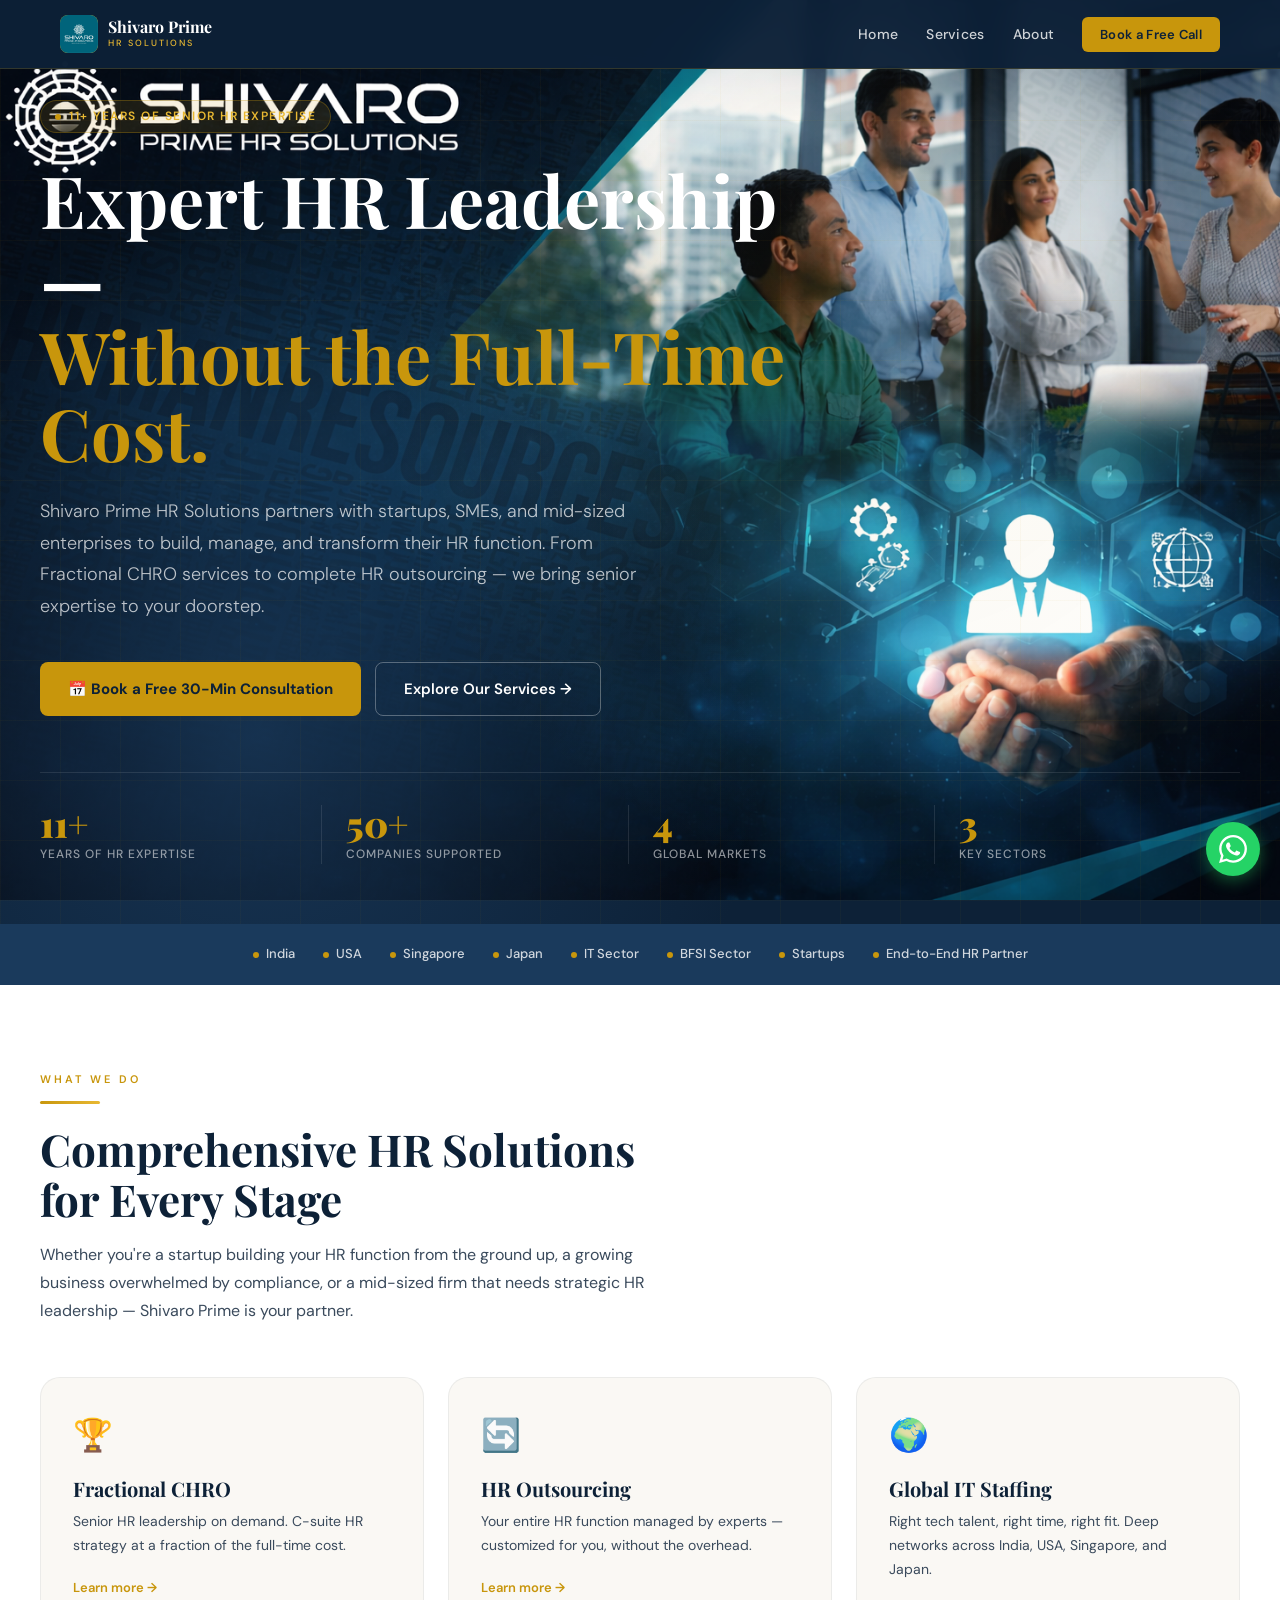
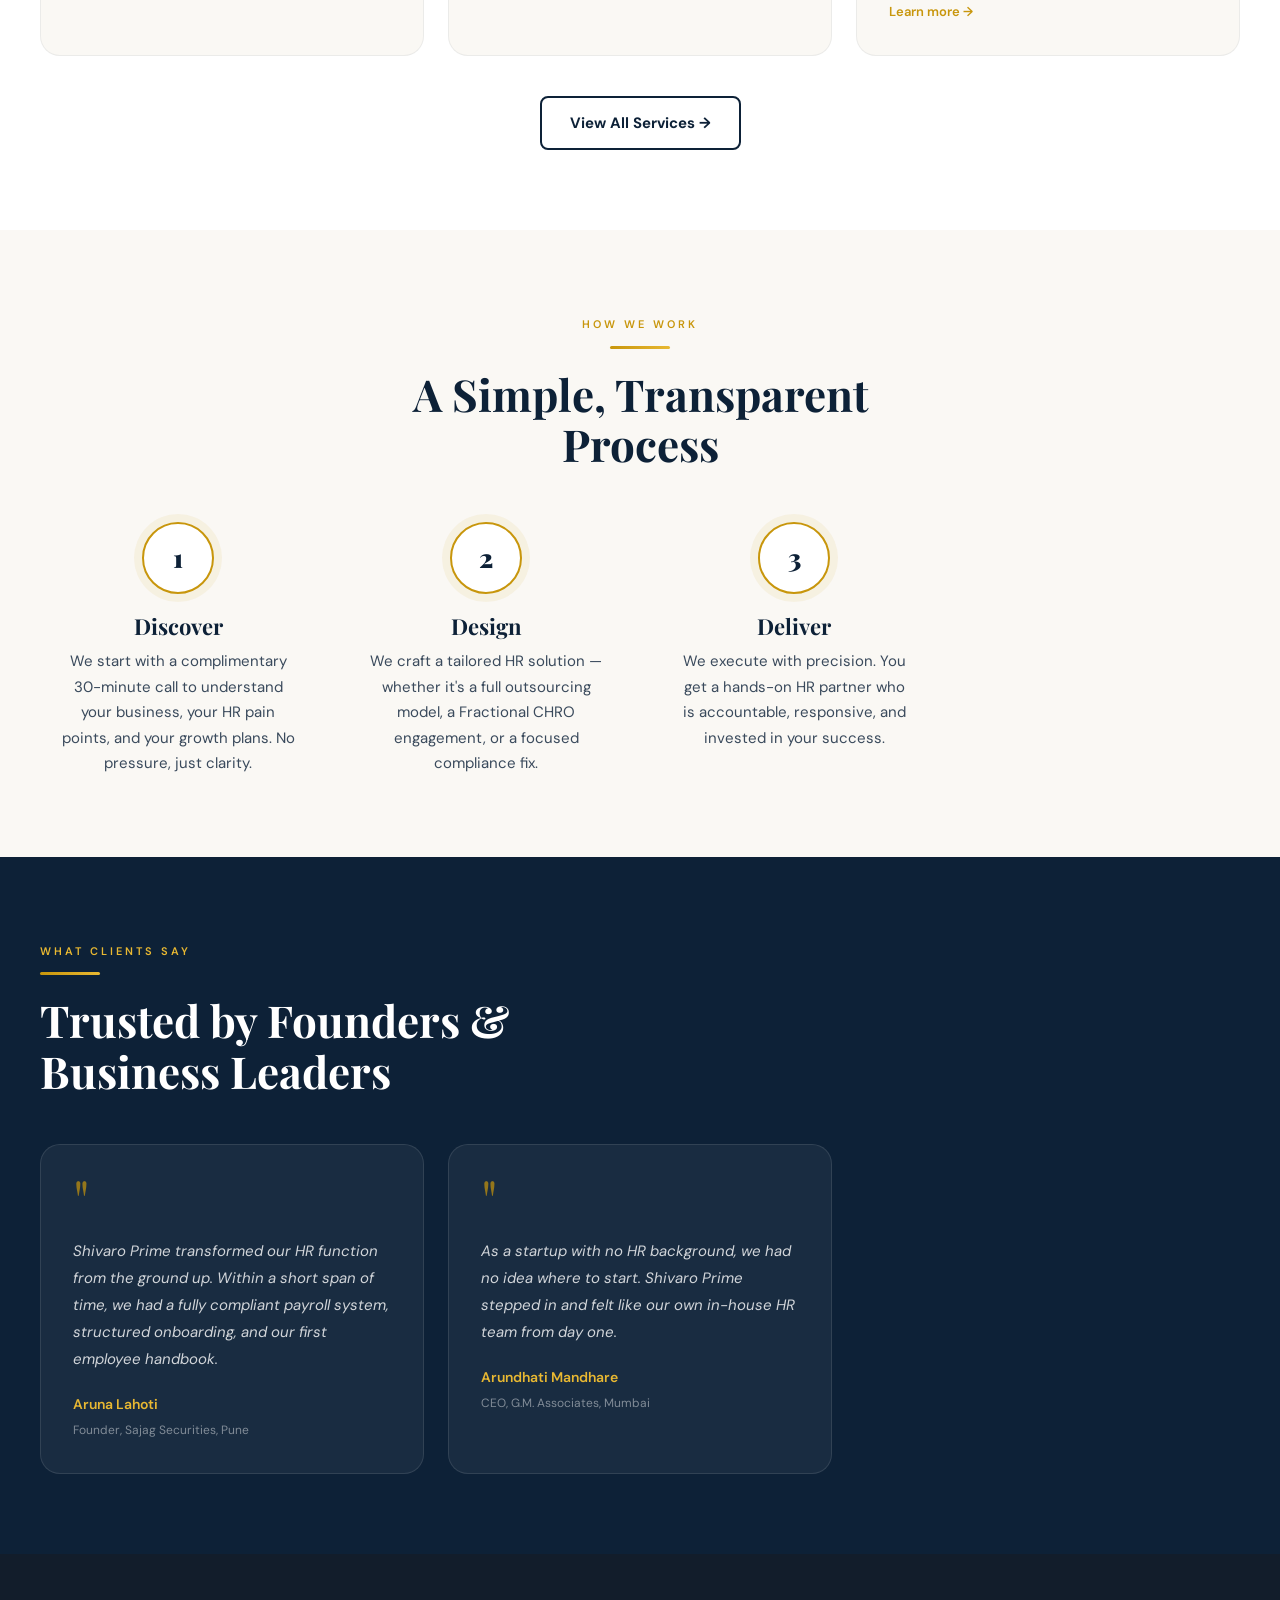
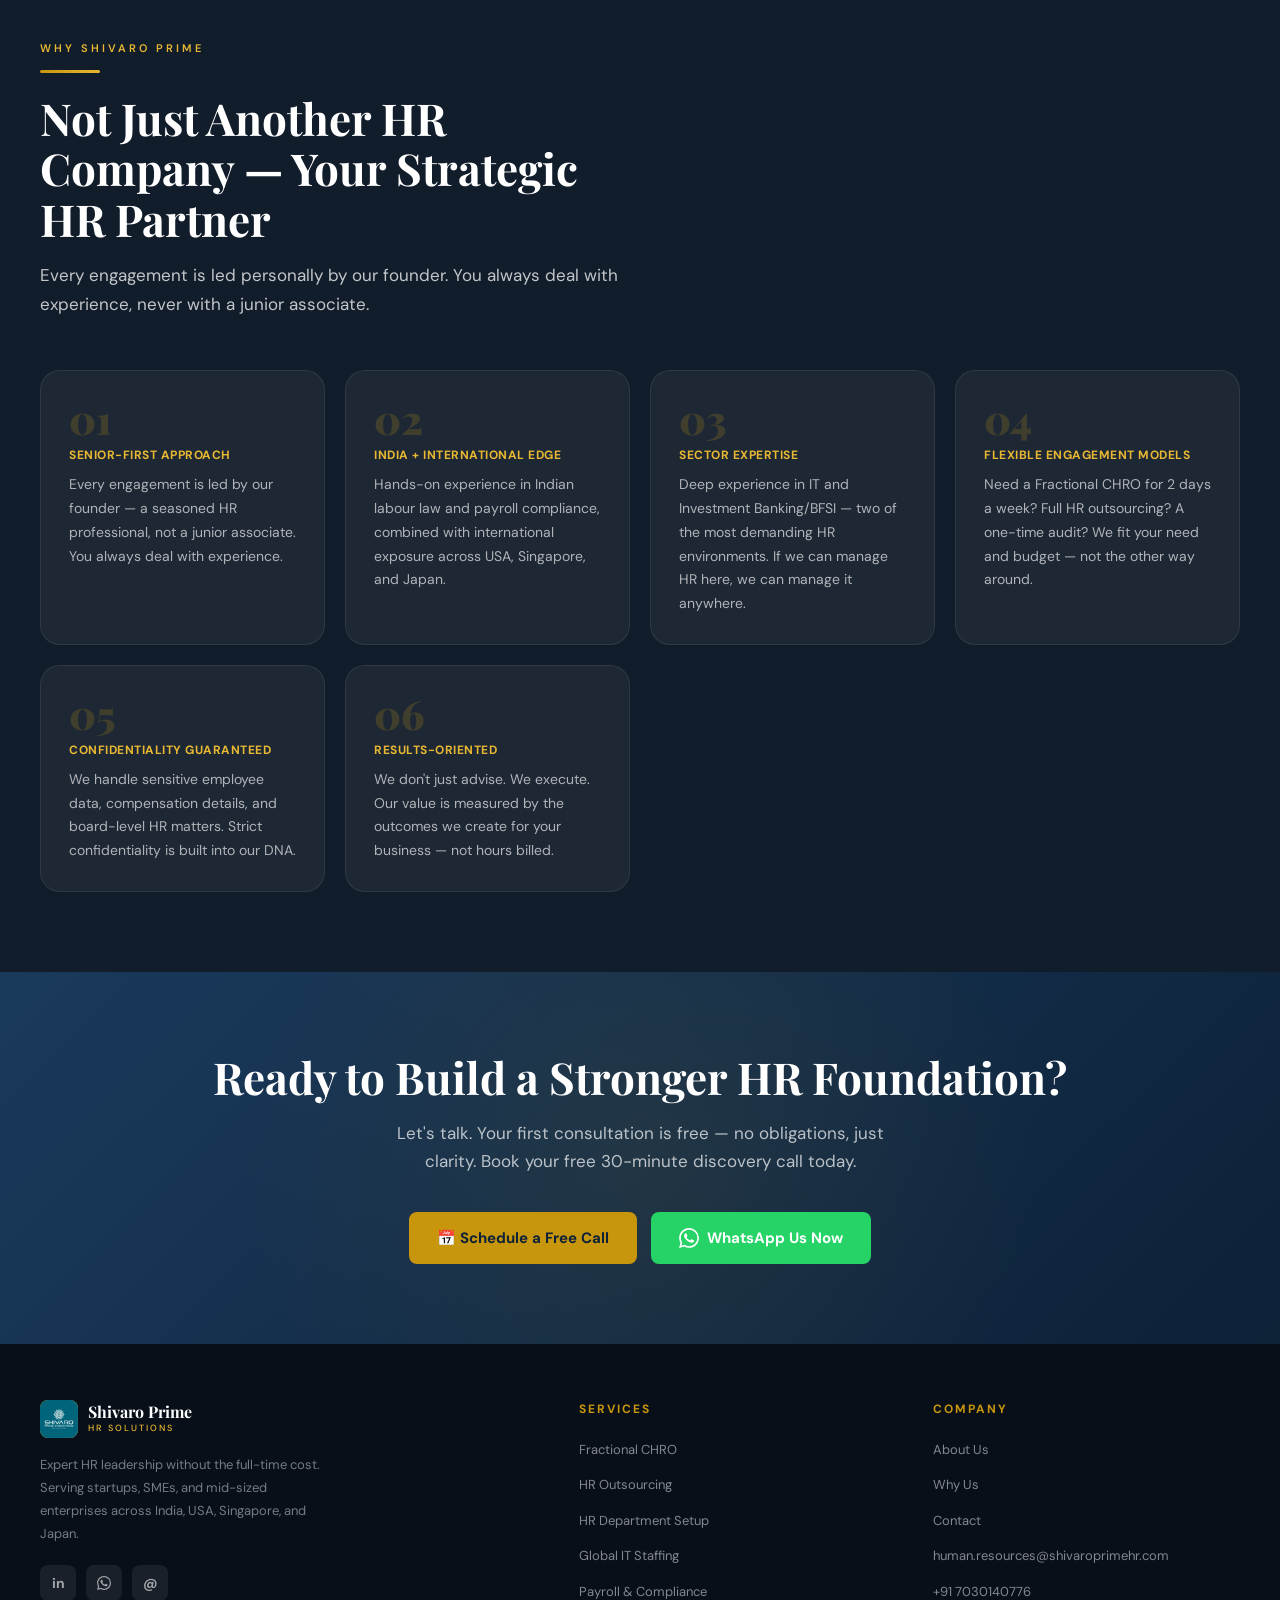
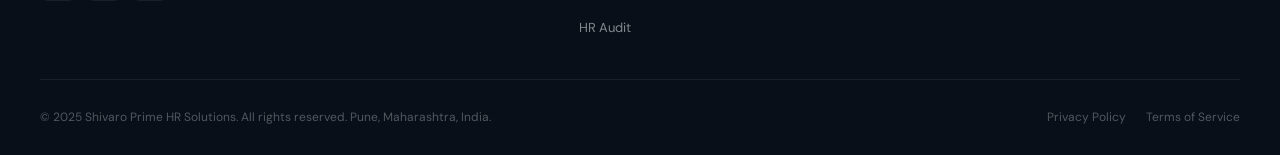
==== index.html @ ba4b3af1 "Initial commit" ====
<!DOCTYPE html>
<html lang="en">
<head>
  <meta charset="UTF-8">
  <meta name="viewport" content="width=device-width, initial-scale=1.0, maximum-scale=5.0">
  <meta name="theme-color" content="#0d2137">
  <title>HR Solutions — India, USA, Singapore &amp; Japan | Shivaro Prime</title>
  <meta name="description" content="End-to-end HR services: Fractional CHRO, HR Outsourcing, Payroll, IT Staffing. 11+ yrs expertise. Serving India, USA, Singapore &amp; Japan. Book a free call.">
  <link rel="preconnect" href="https://fonts.googleapis.com">
  <link rel="preconnect" href="https://fonts.gstatic.com" crossorigin>
  <link href="https://fonts.googleapis.com/css2?family=Playfair+Display:wght@700;900&family=DM+Sans:wght@300;400;500;600&display=swap" rel="stylesheet">
  <link rel="stylesheet" href="css/styles.css">
  <link rel="stylesheet" href="css/home.css">
  <link rel="stylesheet" href="css/about.css">
</head>
<body>

  <!-- NAV (injected by components.js) -->
  <div id="nav-placeholder"></div>

  <!-- ===================== HERO ===================== -->
  <section class="hero" id="home">
    <div class="hero-bg-pattern"></div>
    <div class="hero-grid"></div>
    <div class="hero-inner">
      <div class="hero-eyebrow">
        <span class="hero-dot"></span>
        <span>11+ Years of Senior HR Expertise</span>
      </div>
      <h1>
        Expert HR Leadership —
        <span class="accent">Without the Full-Time Cost.</span>
      </h1>
      <p class="hero-sub">
        Shivaro Prime HR Solutions partners with startups, SMEs, and mid-sized enterprises to build, manage, and transform their HR function. From Fractional CHRO services to complete HR outsourcing — we bring senior expertise to your doorstep.
      </p>
      <div class="hero-actions">
        <a href="contact.html" class="btn-primary">📅 Book a Free 30-Min Consultation</a>
        <a href="services.html" class="btn-secondary">Explore Our Services →</a>
      </div>
      <div class="trust-bar">
        <div class="trust-item">
          <div class="trust-number">11+</div>
          <div class="trust-label">Years of HR Expertise</div>
        </div>
        <div class="trust-item">
          <div class="trust-number">50+</div>
          <div class="trust-label">Companies Supported</div>
        </div>
        <div class="trust-item">
          <div class="trust-number">4</div>
          <div class="trust-label">Global Markets</div>
        </div>
        <div class="trust-item">
          <div class="trust-number">3</div>
          <div class="trust-label">Key Sectors</div>
        </div>
      </div>
    </div>
  </section>

  <!-- ===================== TRUST STRIP ===================== -->
  <div class="trust-strip">
    <div class="trust-strip-inner">
      <div class="trust-chip"><span class="trust-chip-dot"></span> India</div>
      <div class="trust-chip"><span class="trust-chip-dot"></span> USA</div>
      <div class="trust-chip"><span class="trust-chip-dot"></span> Singapore</div>
      <div class="trust-chip"><span class="trust-chip-dot"></span> Japan</div>
      <div class="trust-chip"><span class="trust-chip-dot"></span> IT Sector</div>
      <div class="trust-chip"><span class="trust-chip-dot"></span> BFSI Sector</div>
      <div class="trust-chip"><span class="trust-chip-dot"></span> Startups</div>
      <div class="trust-chip"><span class="trust-chip-dot"></span> End-to-End HR Partner</div>
    </div>
  </div>

  <!-- ===================== SERVICES PREVIEW ===================== -->
  <section class="services-preview-section" id="services-preview">
    <div class="container">
      <div class="services-header reveal">
        <span class="section-label">What We Do</span>
        <div class="divider"></div>
        <h2 class="section-title">Comprehensive HR Solutions for Every Stage</h2>
        <p class="services-intro">Whether you're a startup building your HR function from the ground up, a growing business overwhelmed by compliance, or a mid-sized firm that needs strategic HR leadership — Shivaro Prime is your partner.</p>
      </div>
      <div class="services-grid">
        <div class="service-card reveal">
          <span class="service-icon">🏆</span>
          <h3>Fractional CHRO</h3>
          <p class="service-desc">Senior HR leadership on demand. C-suite HR strategy at a fraction of the full-time cost.</p>
          <a href="services.html#fractional-chro" class="service-link">Learn more →</a>
        </div>
        <div class="service-card reveal">
          <span class="service-icon">🔄</span>
          <h3>HR Outsourcing</h3>
          <p class="service-desc">Your entire HR function managed by experts — customized for you, without the overhead.</p>
          <a href="services.html#hr-outsourcing" class="service-link">Learn more →</a>
        </div>
        <div class="service-card reveal">
          <span class="service-icon">🌍</span>
          <h3>Global IT Staffing</h3>
          <p class="service-desc">Right tech talent, right time, right fit. Deep networks across India, USA, Singapore, and Japan.</p>
          <a href="services.html#it-staffing" class="service-link">Learn more →</a>
        </div>
      </div>
      <div style="text-align: center; margin-top: 40px;" class="reveal">
        <a href="services.html" class="btn-outline-navy">View All Services →</a>
      </div>
    </div>
  </section>

  <!-- ===================== HOW WE WORK ===================== -->
  <section class="process-section" id="process">
    <div class="container">
      <div class="reveal" style="text-align:center; max-width: 560px; margin: 0 auto;">
        <span class="section-label">How We Work</span>
        <div class="divider" style="margin: 0 auto 20px;"></div>
        <h2 class="section-title">A Simple, Transparent Process</h2>
      </div>
      <div class="process-steps">
        <div class="process-step reveal">
          <div class="step-circle"><span class="step-number">1</span></div>
          <h3>Discover</h3>
          <p>We start with a complimentary 30-minute call to understand your business, your HR pain points, and your growth plans. No pressure, just clarity.</p>
        </div>
        <div class="process-step reveal">
          <div class="step-circle"><span class="step-number">2</span></div>
          <h3>Design</h3>
          <p>We craft a tailored HR solution — whether it's a full outsourcing model, a Fractional CHRO engagement, or a focused compliance fix.</p>
        </div>
        <div class="process-step reveal">
          <div class="step-circle"><span class="step-number">3</span></div>
          <h3>Deliver</h3>
          <p>We execute with precision. You get a hands-on HR partner who is accountable, responsive, and invested in your success.</p>
        </div>
      </div>
    </div>
  </section>

  <!-- ===================== TESTIMONIALS ===================== -->
  <section class="testimonials-section" id="testimonials">
    <div class="container">
      <div class="reveal" style="max-width: 560px;">
        <span class="section-label" style="color: var(--gold-light);">What Clients Say</span>
        <div class="divider"></div>
        <h2 class="section-title light">Trusted by Founders &amp; Business Leaders</h2>
      </div>
      <div class="testimonials-grid">
        <div class="testimonial-card reveal">
          <span class="quote-mark">"</span>
          <p class="testimonial-text">Shivaro Prime transformed our HR function from the ground up. Within a short span of time, we had a fully compliant payroll system, structured onboarding, and our first employee handbook.</p>
          <div class="testimonial-author">
            <strong>Aruna Lahoti</strong>
            <span>Founder, Sajag Securities, Pune</span>
          </div>
        </div>
        <div class="testimonial-card reveal">
          <span class="quote-mark">"</span>
          <p class="testimonial-text">As a startup with no HR background, we had no idea where to start. Shivaro Prime stepped in and felt like our own in-house HR team from day one.</p>
          <div class="testimonial-author">
            <strong>Arundhati Mandhare</strong>
            <span>CEO, G.M. Associates, Mumbai</span>
          </div>
        </div>
      </div>
    </div>
  </section>
  <!-- WHY US -->
<section class="why-section" id="why-us">
  <div class="container">
    <div class="reveal" style="max-width: 600px;">
      <span class="section-label" style="color: var(--gold-light);">Why Shivaro Prime</span>
      <div class="divider"></div>
      <h2 class="section-title light">Not Just Another HR Company — Your Strategic HR Partner</h2>
      <p class="section-subtitle light">Every engagement is led personally by our founder. You always deal with experience, never with a junior associate.</p>
    </div>
    <div class="why-grid">
      <div class="why-card reveal">
        <div class="why-num">01</div>
        <h3>Senior-First Approach</h3>
        <p>Every engagement is led by our founder — a seasoned HR professional, not a junior associate. You always deal with experience.</p>
      </div>
      <div class="why-card reveal">
        <div class="why-num">02</div>
        <h3>India + International Edge</h3>
        <p>Hands-on experience in Indian labour law and payroll compliance, combined with international exposure across USA, Singapore, and Japan.</p>
      </div>
      <div class="why-card reveal">
        <div class="why-num">03</div>
        <h3>Sector Expertise</h3>
        <p>Deep experience in IT and Investment Banking/BFSI — two of the most demanding HR environments. If we can manage HR here, we can manage it anywhere.</p>
      </div>
      <div class="why-card reveal">
        <div class="why-num">04</div>
        <h3>Flexible Engagement Models</h3>
        <p>Need a Fractional CHRO for 2 days a week? Full HR outsourcing? A one-time audit? We fit your need and budget — not the other way around.</p>
      </div>
      <div class="why-card reveal">
        <div class="why-num">05</div>
        <h3>Confidentiality Guaranteed</h3>
        <p>We handle sensitive employee data, compensation details, and board-level HR matters. Strict confidentiality is built into our DNA.</p>
      </div>
      <div class="why-card reveal">
        <div class="why-num">06</div>
        <h3>Results-Oriented</h3>
        <p>We don't just advise. We execute. Our value is measured by the outcomes we create for your business — not hours billed.</p>
      </div>
    </div>
  </div>
</section>


  <!-- ===================== CTA BANNER ===================== -->
  <div class="cta-banner">
    <div class="container">
      <h2>Ready to Build a Stronger HR Foundation?</h2>
      <p>Let's talk. Your first consultation is free — no obligations, just clarity. Book your free 30-minute discovery call today.</p>
      <div class="cta-actions">
        <a href="contact.html" class="btn-primary">📅 Schedule a Free Call</a>
        <a href="https://wa.me/917030140776?text=Hi%2C%20I%20would%20like%20to%20know%20more%20about%20your%20HR%20services."
           class="btn-whatsapp" target="_blank" rel="noopener">
          <svg viewBox="0 0 24 24" width="20" height="20" fill="white"><path d="M17.472 14.382c-.297-.149-1.758-.867-2.03-.967-.273-.099-.471-.148-.67.15-.197.297-.767.966-.94 1.164-.173.199-.347.223-.644.075-.297-.15-1.255-.463-2.39-1.475-.883-.788-1.48-1.761-1.653-2.059-.173-.297-.018-.458.13-.606.134-.133.298-.347.446-.52.149-.174.198-.298.298-.497.099-.198.05-.371-.025-.52-.075-.149-.669-1.612-.916-2.207-.242-.579-.487-.5-.669-.51-.173-.008-.371-.01-.57-.01-.198 0-.52.074-.792.372-.272.297-1.04 1.016-1.04 2.479 0 1.462 1.065 2.875 1.213 3.074.149.198 2.096 3.2 5.077 4.487.709.306 1.262.489 1.694.625.712.227 1.36.195 1.871.118.571-.085 1.758-.719 2.006-1.413.248-.694.248-1.289.173-1.413-.074-.124-.272-.198-.57-.347m-5.421 7.403h-.004a9.87 9.87 0 01-5.031-1.378l-.361-.214-3.741.982.998-3.648-.235-.374a9.86 9.86 0 01-1.51-5.26c.001-5.45 4.436-9.884 9.888-9.884 2.64 0 5.122 1.03 6.988 2.898a9.825 9.825 0 012.893 6.994c-.003 5.45-4.437 9.884-9.885 9.884m8.413-18.297A11.815 11.815 0 0012.05 0C5.495 0 .16 5.335.157 11.892c0 2.096.547 4.142 1.588 5.945L.057 24l6.305-1.654a11.882 11.882 0 005.683 1.448h.005c6.554 0 11.89-5.335 11.893-11.893a11.821 11.821 0 00-3.48-8.413z"/></svg>
          WhatsApp Us Now
        </a>
      </div>
    </div>
  </div>

  <!-- FOOTER (injected by components.js) -->
  <div id="footer-placeholder"></div>

  <script src="js/components.js"></script>
  <script>
    injectNav();
    injectFooter();
  </script>
  <script src="js/main.js"></script>
</body>
</html>
---- css/styles.css ----
/* ============================================================
   SHIVARO PRIME HR SOLUTIONS — Global Stylesheet
   ============================================================ */

:root {
  --navy: #0d2137;
  --navy-mid: #1a3a5c;
  --gold: #c8960c;
  --gold-light: #e8b832;
  --cream: #faf8f4;
  --white: #ffffff;
  --gray-light: #f0f2f5;
  --gray-mid: #8a9bb0;
  --gray-dark: #3a4a5c;
  --text: #1a2535;
  --shadow: 0 4px 24px rgba(13,33,55,0.10);
  --shadow-lg: 0 12px 48px rgba(13,33,55,0.16);
  --radius: 12px;
  --radius-lg: 20px;
  --transition: all 0.3s cubic-bezier(0.4,0,0.2,1);
}

/* ===================== RESET & BASE ===================== */
* { margin: 0; padding: 0; box-sizing: border-box; }

html {
  scroll-behavior: smooth;
  font-size: 16px;
  -webkit-text-size-adjust: 100%;
}

body {
  font-family: 'DM Sans', sans-serif;
  background: var(--cream);
  color: var(--text);
  line-height: 1.6;
  overflow-x: hidden;
}

h1, h2, h3, .display {
  font-family: 'Playfair Display', serif;
  line-height: 1.15;
}

img { max-width: 100%; display: block; }
a { text-decoration: none; color: inherit; }

/* ===================== NAVIGATION ===================== */
nav {
  position: fixed;
  top: 0; left: 0; right: 0;
  z-index: 1000;
  background: rgba(13,33,55,0.97);
  backdrop-filter: blur(12px);
  -webkit-backdrop-filter: blur(12px);
  border-bottom: 1px solid rgba(200,150,12,0.2);
}

.nav-inner {
  max-width: 1200px;
  margin: 0 auto;
  padding: 0 20px;
  display: flex;
  align-items: center;
  justify-content: space-between;
  height: 68px;
}

.logo {
  display: flex;
  align-items: center;
  gap: 10px;
}

.logo-icon {
  width: 38px; height: 38px;
  background: linear-gradient(135deg, var(--gold), var(--gold-light));
  border-radius: 8px;
  display: flex;
  align-items: center;
  justify-content: center;
  flex-shrink: 0;
  overflow: hidden;
}

.logo-icon img {
  width: 50px;
  height: auto;
  object-fit: contain;
}

.logo-text {
  display: flex;
  flex-direction: column;
}

.logo-name {
  font-family: 'Playfair Display', serif;
  font-weight: 700;
  font-size: 16px;
  color: var(--white);
  line-height: 1.1;
  white-space: nowrap;
}

.logo-sub {
  font-size: 9px;
  color: var(--gold-light);
  letter-spacing: 2px;
  text-transform: uppercase;
  font-weight: 500;
}

.nav-links {
  display: flex;
  align-items: center;
  gap: 28px;
  list-style: none;
}

.nav-links a {
  color: rgba(255,255,255,0.8);
  font-size: 14px;
  font-weight: 500;
  letter-spacing: 0.3px;
  transition: var(--transition);
  position: relative;
  padding-bottom: 2px;
}

.nav-links a::after {
  content: '';
  position: absolute;
  bottom: -2px; left: 0;
  width: 0; height: 2px;
  background: var(--gold);
  transition: width 0.3s ease;
}

.nav-links a:hover { color: var(--white); }
.nav-links a:hover::after { width: 100%; }

.nav-links a.active {
  color: var(--gold-light);
}
.nav-links a.active::after { width: 100%; }

.nav-cta {
  background: var(--gold);
  color: var(--navy) !important;
  padding: 9px 18px !important;
  border-radius: 6px;
  font-weight: 600 !important;
  font-size: 13px !important;
  transition: var(--transition) !important;
  white-space: nowrap;
}

.nav-cta:hover {
  background: var(--gold-light) !important;
  transform: translateY(-1px);
}

.nav-cta::after { display: none !important; }

/* Hamburger */
.hamburger {
  display: none;
  flex-direction: column;
  gap: 5px;
  cursor: pointer;
  padding: 6px;
  border: none;
  background: transparent;
}

.hamburger span {
  display: block;
  width: 24px; height: 2px;
  background: var(--white);
  border-radius: 2px;
  transition: var(--transition);
}

/* Mobile Menu */
.mobile-menu {
  display: none;
  flex-direction: column;
  background: var(--navy);
  padding: 16px 20px 20px;
  border-top: 1px solid rgba(200,150,12,0.2);
}

.mobile-menu a {
  color: rgba(255,255,255,0.85);
  padding: 12px 0;
  font-size: 15px;
  font-weight: 500;
  border-bottom: 1px solid rgba(255,255,255,0.07);
  display: block;
  transition: var(--transition);
}

.mobile-menu a:hover { color: var(--gold-light); padding-left: 8px; }

.mobile-menu .mobile-cta {
  margin-top: 16px;
  background: var(--gold);
  color: var(--navy);
  text-align: center;
  padding: 13px !important;
  border-radius: 8px;
  font-weight: 700;
  font-size: 15px !important;
  border-bottom: none !important;
}

/* ===================== LAYOUT UTILITIES ===================== */
section { padding: 80px 20px; }

.container {
  max-width: 1200px;
  margin: 0 auto;
}

.section-label {
  display: inline-block;
  font-size: 11px;
  font-weight: 600;
  letter-spacing: 3px;
  text-transform: uppercase;
  color: var(--gold);
  margin-bottom: 12px;
}

.section-title {
  font-size: clamp(28px, 4vw, 44px);
  color: var(--navy);
  margin-bottom: 16px;
}

.section-title.light { color: var(--white); }

.section-subtitle {
  font-size: clamp(15px, 2vw, 17px);
  color: var(--gray-dark);
  max-width: 640px;
  line-height: 1.7;
}

.section-subtitle.light { color: rgba(255,255,255,0.75); }

.divider {
  width: 60px; height: 3px;
  background: linear-gradient(90deg, var(--gold), var(--gold-light));
  border-radius: 2px;
  margin-bottom: 20px;
}

/* ===================== BUTTONS ===================== */
.btn-primary {
  background: var(--gold);
  color: var(--navy);
  padding: 14px 28px;
  border-radius: 8px;
  font-weight: 700;
  font-size: 15px;
  transition: var(--transition);
  display: inline-flex;
  align-items: center;
  gap: 8px;
  border: none;
  cursor: pointer;
  white-space: nowrap;
}

.btn-primary:hover {
  background: var(--gold-light);
  transform: translateY(-2px);
  box-shadow: 0 8px 24px rgba(200,150,12,0.3);
}

.btn-secondary {
  background: transparent;
  color: var(--white);
  padding: 14px 28px;
  border-radius: 8px;
  font-weight: 600;
  font-size: 15px;
  border: 1px solid rgba(255,255,255,0.3);
  transition: var(--transition);
  display: inline-flex;
  align-items: center;
  gap: 8px;
  cursor: pointer;
  white-space: nowrap;
}

.btn-secondary:hover {
  border-color: var(--gold);
  color: var(--gold-light);
  transform: translateY(-2px);
}

.btn-whatsapp {
  background: #25D366;
  color: var(--white);
  padding: 14px 28px;
  border-radius: 8px;
  font-weight: 700;
  font-size: 15px;
  display: inline-flex;
  align-items: center;
  gap: 8px;
  transition: var(--transition);
  cursor: pointer;
  border: none;
  white-space: nowrap;
}

.btn-whatsapp:hover {
  background: #1ebe5b;
  transform: translateY(-2px);
  box-shadow: 0 8px 24px rgba(37,211,102,0.3);
}

/* ===================== TRUST STRIP ===================== */
.trust-strip {
  background: var(--navy-mid);
  padding: 20px;
}

.trust-strip-inner {
  max-width: 1200px;
  margin: 0 auto;
  display: flex;
  flex-wrap: wrap;
  justify-content: center;
  gap: 12px 28px;
  align-items: center;
}

.trust-chip {
  display: flex;
  align-items: center;
  gap: 7px;
  font-size: 13px;
  color: rgba(255,255,255,0.8);
  font-weight: 500;
}

.trust-chip-dot {
  width: 6px; height: 6px;
  background: var(--gold);
  border-radius: 50%;
  flex-shrink: 0;
}

/* ===================== PAGE HERO (inner pages) ===================== */
.page-hero {
  background: var(--navy);
  padding: 130px 20px 70px;
  position: relative;
  overflow: hidden;
}

.page-hero::before {
  content: '';
  position: absolute;
  inset: 0;
  background-image:
    radial-gradient(circle at 70% 40%, rgba(200,150,12,0.06) 0%, transparent 50%),
    linear-gradient(rgba(200,150,12,0.03) 1px, transparent 1px),
    linear-gradient(90deg, rgba(200,150,12,0.03) 1px, transparent 1px);
  background-size: auto, 60px 60px, 60px 60px;
  pointer-events: none;
}

.page-hero-inner {
  max-width: 1200px;
  margin: 0 auto;
  position: relative;
  z-index: 1;
}

.page-hero h1 {
  font-size: clamp(34px, 5vw, 60px);
  color: var(--white);
  margin-bottom: 16px;
}

.page-hero h1 .accent { color: var(--gold); }

.page-hero p {
  font-size: clamp(15px, 2vw, 18px);
  color: rgba(255,255,255,0.7);
  max-width: 600px;
  line-height: 1.75;
  font-weight: 300;
}

/* Breadcrumb */
.breadcrumb {
  display: flex;
  align-items: center;
  gap: 8px;
  margin-bottom: 20px;
  font-size: 12px;
  color: rgba(255,255,255,0.45);
}

.breadcrumb a {
  color: rgba(255,255,255,0.45);
  transition: color 0.2s;
}

.breadcrumb a:hover { color: var(--gold-light); }

.breadcrumb-sep { color: rgba(255,255,255,0.25); }

.breadcrumb .current { color: var(--gold-light); }

/* ===================== CTA BANNER ===================== */
.cta-banner {
  background: linear-gradient(135deg, var(--navy-mid) 0%, var(--navy) 100%);
  text-align: center;
  padding: 80px 20px;
  position: relative;
  overflow: hidden;
}

.cta-banner::before {
  content: '';
  position: absolute;
  inset: 0;
  background-image:
    radial-gradient(circle at 50% 50%, rgba(200,150,12,0.08) 0%, transparent 60%);
  pointer-events: none;
}

.cta-banner h2 {
  font-size: clamp(26px, 4vw, 44px);
  color: var(--white);
  margin-bottom: 16px;
  position: relative;
}

.cta-banner p {
  font-size: 17px;
  color: rgba(255,255,255,0.7);
  max-width: 540px;
  margin: 0 auto 36px;
  line-height: 1.7;
  position: relative;
}

.cta-actions {
  display: flex;
  flex-wrap: wrap;
  gap: 14px;
  justify-content: center;
  position: relative;
}

/* ===================== FOOTER ===================== */
footer {
  background: #080f19;
  padding: 56px 20px 28px;
}

.footer-grid {
  max-width: 1200px;
  margin: 0 auto;
  display: grid;
  grid-template-columns: 1.6fr 1fr 1fr;
  gap: 48px;
  padding-bottom: 40px;
  border-bottom: 1px solid rgba(255,255,255,0.07);
  margin-bottom: 28px;
}

.footer-brand p {
  font-size: 13px;
  color: rgba(255,255,255,0.45);
  line-height: 1.75;
  margin: 16px 0 20px;
  max-width: 280px;
}

.social-links {
  display: flex;
  gap: 10px;
}

.social-link {
  width: 36px; height: 36px;
  background: rgba(255,255,255,0.07);
  border-radius: 8px;
  display: flex;
  align-items: center;
  justify-content: center;
  font-size: 14px;
  transition: var(--transition);
  color: rgba(255,255,255,0.6);
  font-weight: 700;
}

.social-link:hover {
  background: var(--gold);
  color: var(--navy);
}

.footer-col h4 {
  font-family: 'DM Sans', sans-serif;
  font-size: 12px;
  font-weight: 700;
  letter-spacing: 2px;
  text-transform: uppercase;
  color: var(--gold);
  margin-bottom: 16px;
}

.footer-links {
  list-style: none;
  display: flex;
  flex-direction: column;
  gap: 10px;
}

.footer-links a {
  font-size: 13px;
  color: rgba(255,255,255,0.5);
  transition: var(--transition);
}

.footer-links a:hover { color: var(--gold-light); }

.footer-bottom {
  max-width: 1200px;
  margin: 0 auto;
  display: flex;
  flex-wrap: wrap;
  justify-content: space-between;
  align-items: center;
  gap: 12px;
}

.footer-bottom p {
  font-size: 12px;
  color: rgba(255,255,255,0.3);
}

.footer-legal {
  display: flex;
  gap: 20px;
}

.footer-legal a {
  font-size: 12px;
  color: rgba(255,255,255,0.3);
  transition: var(--transition);
}

.footer-legal a:hover { color: var(--gold-light); }

/* ===================== FLOATING WHATSAPP ===================== */
.whatsapp-float {
  position: fixed;
  bottom: 24px;
  right: 20px;
  z-index: 999;
  width: 54px; height: 54px;
  background: #25D366;
  border-radius: 50%;
  display: flex;
  align-items: center;
  justify-content: center;
  box-shadow: 0 4px 16px rgba(37,211,102,0.4);
  transition: var(--transition);
  cursor: pointer;
  text-decoration: none;
}

.whatsapp-float:hover {
  transform: scale(1.1);
  box-shadow: 0 6px 24px rgba(37,211,102,0.5);
}

.whatsapp-float svg {
  width: 28px; height: 28px;
  fill: white;
}

/* ===================== SCROLL REVEAL ===================== */
.reveal {
  opacity: 0;
  transform: translateY(24px);
  transition: opacity 0.6s ease, transform 0.6s ease;
}

.reveal.visible {
  opacity: 1;
  transform: translateY(0);
}

/* ===================== ANIMATIONS ===================== */
@keyframes fadeUp {
  from { opacity: 0; transform: translateY(28px); }
  to   { opacity: 1; transform: translateY(0); }
}

@keyframes pulse-dot {
  0%, 100% { opacity: 1; transform: scale(1); }
  50%       { opacity: 0.5; transform: scale(0.8); }
}

/* ===================== RESPONSIVE ===================== */
@media (max-width: 900px) {
  .nav-links { display: none; }
  .hamburger { display: flex; }

  .footer-grid { grid-template-columns: 1fr 1fr; gap: 36px; }
  .footer-brand { grid-column: 1 / -1; }
}

@media (max-width: 600px) {
  section { padding: 56px 16px; }

  .footer-grid {
    grid-template-columns: 1fr;
    gap: 28px;
  }

  .footer-brand { grid-column: auto; }

  .nav-inner { height: 60px; }
  .logo-name { font-size: 14px; }

  .cta-actions {
    flex-direction: column;
    align-items: center;
  }

  .cta-actions .btn-primary,
  .cta-actions .btn-whatsapp {
    width: auto;
    min-width: 220px;
  }
}
---- css/home.css ----
/* ============================================================
   HOME PAGE STYLES — css/home.css
   ============================================================ */

/* ===================== HERO ===================== */
.hero {
  min-height: 100vh;
  background: var(--navy);
  display: flex;
  flex-direction: column;
  justify-content: center;
  padding: 100px 20px 60px;
  position: relative;
  overflow: hidden;
  background-image: url("../assests/images/shivaro-banner.png");
  background-size: cover;
  background-position: center;
  background-repeat: no-repeat;
  background-attachment: fixed;
  align-items: center;
}

.hero-bg-pattern {
  position: absolute;
  inset: 0;
  background-image:
    radial-gradient(circle at 70% 40%, rgba(200,150,12,0.06) 0%, transparent 50%),
    radial-gradient(circle at 20% 80%, rgba(26,58,92,0.8) 0%, transparent 40%);
  pointer-events: none;
}

.hero-grid {
  position: absolute;
  inset: 0;
  background-image:
    linear-gradient(rgba(200,150,12,0.04) 1px, transparent 1px),
    linear-gradient(90deg, rgba(200,150,12,0.04) 1px, transparent 1px);
  background-size: 60px 60px;
  pointer-events: none;
}

.hero-inner {
  max-width: 1200px;
  margin: 0 auto;
  width: 100%;
  position: relative;
  z-index: 1;
}

/* Eyebrow */
.hero-eyebrow {
  display: inline-flex;
  align-items: center;
  gap: 8px;
  background: rgba(200,150,12,0.12);
  border: 1px solid rgba(200,150,12,0.3);
  border-radius: 100px;
  padding: 6px 14px;
  margin-bottom: 28px;
}

.hero-eyebrow span {
  font-size: 12px;
  color: var(--gold-light);
  letter-spacing: 1.5px;
  text-transform: uppercase;
  font-weight: 600;
}

.hero-dot {
  width: 6px; height: 6px;
  background: var(--gold);
  border-radius: 50%;
  animation: pulse-dot 2s infinite;
}

/* Hero Text */
.hero h1 {
  font-size: clamp(34px, 6vw, 72px);
  color: var(--white);
  line-height: 1.08;
  margin-bottom: 24px;
  max-width: 780px;
}

.hero h1 .accent {
  color: var(--gold);
  display: block;
}

.hero-sub {
  font-size: clamp(15px, 2vw, 18px);
  color: rgba(255,255,255,0.72);
  max-width: 600px;
  line-height: 1.75;
  margin-bottom: 40px;
  font-weight: 300;
}

/* Hero Actions */
.hero-actions {
  display: flex;
  flex-wrap: wrap;
  gap: 14px;
  margin-bottom: 56px;
}

/* Trust Bar */
.trust-bar {
  display: flex;
  flex-wrap: wrap;
  gap: 0;
  border-top: 1px solid rgba(255,255,255,0.1);
  padding-top: 32px;
}

.trust-item {
  flex: 1;
  min-width: 120px;
  padding: 0 24px 0 0;
  border-right: 1px solid rgba(255,255,255,0.1);
  margin-right: 24px;
}

.trust-item:last-child { border-right: none; margin-right: 0; }

.trust-number {
  font-family: 'Playfair Display', serif;
  font-size: clamp(24px, 3.5vw, 36px);
  font-weight: 900;
  color: var(--gold);
  line-height: 1;
}

.trust-label {
  font-size: 12px;
  color: rgba(255,255,255,0.55);
  text-transform: uppercase;
  letter-spacing: 1px;
  margin-top: 4px;
  font-weight: 500;
}

/* Hero Animations */
.hero-inner > * {
  animation: fadeUp 0.7s ease both;
}
.hero-eyebrow  { animation-delay: 0.1s; }
.hero h1       { animation-delay: 0.2s; }
.hero-sub      { animation-delay: 0.32s; }
.hero-actions  { animation-delay: 0.42s; }
.trust-bar     { animation-delay: 0.52s; }

/* ===================== SERVICES PREVIEW ===================== */
.services-preview-section {
  background: var(--white);
}

.services-header {
  max-width: 640px;
  margin-bottom: 52px;
}

.services-intro {
  font-size: 16px;
  color: var(--gray-dark);
  line-height: 1.75;
  margin-top: 16px;
}

.services-grid {
  display: grid;
  grid-template-columns: repeat(auto-fill, minmax(300px, 1fr));
  gap: 24px;
}

.service-card {
  background: var(--cream);
  border-radius: var(--radius-lg);
  padding: 32px;
  border: 1px solid rgba(13,33,55,0.06);
  transition: var(--transition);
  position: relative;
  overflow: hidden;
}

.service-card::before {
  content: '';
  position: absolute;
  top: 0; left: 0; right: 0;
  height: 3px;
  background: linear-gradient(90deg, var(--gold), var(--gold-light));
  transform: scaleX(0);
  transform-origin: left;
  transition: transform 0.4s ease;
}

.service-card:hover {
  box-shadow: var(--shadow-lg);
  transform: translateY(-4px);
  border-color: rgba(200,150,12,0.2);
}

.service-card:hover::before { transform: scaleX(1); }

.service-icon {
  font-size: 32px;
  margin-bottom: 16px;
  display: block;
}

.service-card h3 {
  font-size: 20px;
  color: var(--navy);
  margin-bottom: 10px;
}

.service-desc {
  font-size: 14px;
  color: var(--gray-dark);
  line-height: 1.7;
  margin-bottom: 16px;
}

.service-link {
  font-size: 13px;
  font-weight: 600;
  color: var(--gold);
  transition: var(--transition);
  display: inline-block;
}

.service-link:hover {
  color: var(--navy);
  transform: translateX(4px);
}

/* Outline Button */
.btn-outline-navy {
  display: inline-flex;
  align-items: center;
  gap: 8px;
  padding: 13px 28px;
  border-radius: 8px;
  border: 2px solid var(--navy);
  color: var(--navy);
  font-weight: 700;
  font-size: 15px;
  transition: var(--transition);
}

.btn-outline-navy:hover {
  background: var(--navy);
  color: var(--white);
  transform: translateY(-2px);
}

/* ===================== PROCESS SECTION ===================== */
.process-section {
  background: var(--cream);
}

.process-steps {
  display: grid;
  grid-template-columns: repeat(auto-fill, minmax(260px, 1fr));
  gap: 32px;
  margin-top: 52px;
}

.process-step {
  text-align: center;
  padding: 0 20px;
}

.step-circle {
  width: 72px; height: 72px;
  border-radius: 50%;
  background: var(--white);
  border: 2px solid var(--gold);
  display: flex;
  align-items: center;
  justify-content: center;
  margin: 0 auto 20px;
  box-shadow: 0 0 0 8px rgba(200,150,12,0.08);
}

.step-number {
  font-family: 'Playfair Display', serif;
  font-size: 26px;
  font-weight: 900;
  color: var(--navy);
}

.process-step h3 {
  font-size: 22px;
  color: var(--navy);
  margin-bottom: 10px;
}

.process-step p {
  font-size: 15px;
  color: var(--gray-dark);
  line-height: 1.7;
}

/* ===================== TESTIMONIALS ===================== */
.testimonials-section {
  background: var(--navy);
}

.testimonials-grid {
  display: grid;
  grid-template-columns: repeat(auto-fill, minmax(340px, 1fr));
  gap: 24px;
  margin-top: 48px;
}

.testimonial-card {
  background: rgba(255,255,255,0.05);
  border: 1px solid rgba(255,255,255,0.1);
  border-radius: var(--radius-lg);
  padding: 32px;
}

.quote-mark {
  font-family: 'Playfair Display', serif;
  font-size: 56px;
  color: var(--gold);
  line-height: 0.8;
  margin-bottom: 16px;
  display: block;
  opacity: 0.7;
}

.testimonial-text {
  font-size: 15px;
  color: rgba(255,255,255,0.8);
  line-height: 1.8;
  margin-bottom: 20px;
  font-style: italic;
}

.testimonial-author strong {
  display: block;
  color: var(--gold-light);
  font-size: 14px;
  font-weight: 600;
}

.testimonial-author span {
  color: rgba(255,255,255,0.45);
  font-size: 12px;
}

/* ===================== RESPONSIVE — HOME ===================== */
@media (max-width: 600px) {
  .hero { padding: 90px 16px 48px; }

  .trust-bar { gap: 16px; flex-wrap: wrap; }

  .trust-item {
    flex: 0 0 calc(50% - 8px);
    min-width: unset;
    border-right: none;
    margin-right: 0;
    border-bottom: 1px solid rgba(255,255,255,0.08);
    padding-bottom: 16px;
  }

  .trust-item:nth-child(odd) {
    border-right: 1px solid rgba(255,255,255,0.08);
  }

  .trust-item:last-child,
  .trust-item:nth-last-child(2):nth-child(odd) {
    border-bottom: none;
  }

  .services-grid,
  .testimonials-grid,
  .process-steps {
    grid-template-columns: 1fr;
  }

  .hero-actions {
    flex-direction: column;
  }

  .btn-primary,
  .btn-secondary {
    width: 100%;
    justify-content: center;
  }

   .why-section {
    /* background: var(--navy); */
    min-height: 100vh;
  background: var(--navy);
  display: flex;
  flex-direction: column;
  justify-content: center;
  padding: 100px 20px 60px;
  position: relative;
  overflow: hidden;
  background-image: url("../assests/images/shivaro-banner.png");
  background-size: cover;
  background-position: center;
  background-repeat: no-repeat;
  background-attachment: fixed;
  align-items: center;
  }

  .why-grid {
    display: grid;
    grid-template-columns: repeat(auto-fill, minmax(280px, 1fr));
    gap: 20px;
    margin-top: 52px;
  }

  .why-card {
    background: rgba(255,255,255,0.05);
    border: 1px solid rgba(255,255,255,0.08);
    border-radius: var(--radius-lg);
    padding: 28px;
    transition: var(--transition);
  }

  .why-card:hover {
    background: rgba(255,255,255,0.08);
    border-color: rgba(200,150,12,0.3);
    transform: translateY(-3px);
  }

  .why-num {
    font-family: 'Playfair Display', serif;
    font-size: 40px;
    font-weight: 900;
    color: rgba(200,150,12,0.2);
    line-height: 1;
    margin-bottom: 10px;
  }

  .why-card h3 {
    font-size: 16px;
    color: var(--gold-light);
    font-family: 'DM Sans', sans-serif;
    font-weight: 700;
    letter-spacing: 0.5px;
    text-transform: uppercase;
    font-size: 12px;
    margin-bottom: 10px;
  }

  .why-card p {
    font-size: 14px;
    color: rgba(255,255,255,0.65);
    line-height: 1.7;
  }

  /* ===================== HOW WE WORK ===================== */
  .process-section {
    background: var(--cream);
  }

  .process-steps {
    display: grid;
    grid-template-columns: repeat(auto-fill, minmax(260px, 1fr));
    gap: 32px;
    margin-top: 52px;
    position: relative;
  }

  .process-step {
    text-align: center;
    padding: 0 20px;
    position: relative;
  }

  .step-circle {
    width: 72px; height: 72px;
    border-radius: 50%;
    background: var(--white);
    border: 2px solid var(--gold);
    display: flex;
    align-items: center;
    justify-content: center;
    margin: 0 auto 20px;
    box-shadow: 0 0 0 8px rgba(200,150,12,0.08);
  }

  .step-number {
    font-family: 'Playfair Display', serif;
    font-size: 26px;
    font-weight: 900;
    color: var(--navy);
  }

  .process-step h3 {
    font-size: 22px;
    color: var(--navy);
    margin-bottom: 10px;
  }

  .process-step p {
    font-size: 15px;
    color: var(--gray-dark);
    line-height: 1.7;
  }

}
---- css/about.css ----
/* ============================================================
   ABOUT PAGE STYLES — css/about.css
   ============================================================ */

/* ===================== STORY SECTION ===================== */
.story-section {
  background: var(--white);
}

.story-grid {
  display: grid;
  grid-template-columns: 1fr 1fr;
  gap: 60px;
  align-items: start;
}

.about-story p {
  font-size: 16px;
  color: var(--gray-dark);
  line-height: 1.85;
  margin-bottom: 20px;
}

.highlight {
  font-style: italic;
  font-size: 18px;
  color: var(--navy);
  font-family: 'Playfair Display', serif;
  border-left: 3px solid var(--gold);
  padding: 12px 20px;
  margin: 28px 0;
  background: var(--cream);
  border-radius: 0 8px 8px 0;
}

/* Mission / Vision */
.mv-grid {
  display: grid;
  grid-template-columns: 1fr 1fr;
  gap: 20px;
  margin-top: 36px;
}

.mv-card {
  background: var(--cream);
  border-radius: var(--radius-lg);
  padding: 28px;
  border-left: 4px solid var(--gold);
}

.mv-card h3 {
  font-size: 12px;
  text-transform: uppercase;
  letter-spacing: 2px;
  color: var(--gold);
  margin-bottom: 10px;
  font-family: 'DM Sans', sans-serif;
  font-weight: 700;
}

.mv-card p {
  font-size: 14px;
  color: var(--gray-dark);
  line-height: 1.75;
}

/* Founder Card */
.founder-card {
  background: var(--cream);
  border-radius: var(--radius-lg);
  padding: 36px;
  border: 1px solid rgba(13,33,55,0.07);
  position: sticky;
  top: 88px;
}

.founder-avatar {
  width: 80px; height: 80px;
  border-radius: 50%;
  background: linear-gradient(135deg, var(--navy-mid), var(--navy));
  display: flex;
  align-items: center;
  justify-content: center;
  font-family: 'Playfair Display', serif;
  font-size: 28px;
  color: var(--gold);
  margin-bottom: 16px;
  border: 3px solid var(--gold);
}

.founder-name {
  font-size: 20px;
  color: var(--navy);
  margin-bottom: 4px;
}

.founder-title {
  font-size: 12px;
  color: var(--gold);
  letter-spacing: 1px;
  text-transform: uppercase;
  font-weight: 600;
  margin-bottom: 16px;
}

.founder-bio {
  font-size: 14px;
  color: var(--gray-dark);
  line-height: 1.75;
  margin-bottom: 14px;
}

.credential-tags {
  display: flex;
  flex-wrap: wrap;
  gap: 8px;
  margin-top: 4px;
}

.tag {
  background: var(--navy);
  color: rgba(255,255,255,0.8);
  font-size: 11px;
  padding: 5px 10px;
  border-radius: 100px;
  font-weight: 500;
}

/* ===================== WHY US ===================== */
.why-section {
  background: #121d2b;
}

.why-grid {
  display: grid;
  grid-template-columns: repeat(auto-fill, minmax(280px, 1fr));
  gap: 20px;
  margin-top: 52px;
}

.why-card {
  background: rgba(255,255,255,0.05);
  border: 1px solid rgba(255,255,255,0.08);
  border-radius: var(--radius-lg);
  padding: 28px;
  transition: var(--transition);
}

.why-card:hover {
  background: rgba(255,255,255,0.08);
  border-color: rgba(200,150,12,0.3);
  transform: translateY(-3px);
}

.why-num {
  font-family: 'Playfair Display', serif;
  font-size: 40px;
  font-weight: 900;
  color: rgba(200,150,12,0.2);
  line-height: 1;
  margin-bottom: 10px;
}

.why-card h3 {
  font-size: 12px;
  color: var(--gold-light);
  font-family: 'DM Sans', sans-serif;
  font-weight: 700;
  letter-spacing: 0.5px;
  text-transform: uppercase;
  margin-bottom: 10px;
}

.why-card p {
  font-size: 14px;
  color: rgba(255,255,255,0.65);
  line-height: 1.7;
}

/* ===================== VALUES ===================== */
.values-section {
  background: var(--white);
}

.values-grid {
  display: grid;
  grid-template-columns: repeat(auto-fill, minmax(200px, 1fr));
  gap: 16px;
}

.value-card {
  background: var(--navy);
  border-radius: var(--radius);
  padding: 28px 24px;
  text-align: center;
  transition: var(--transition);
}

.value-card:hover {
  transform: translateY(-3px);
  box-shadow: var(--shadow-lg);
}

.value-emoji {
  font-size: 30px;
  margin-bottom: 12px;
  display: block;
}

.value-card h4 {
  font-size: 16px;
  color: var(--gold-light);
  margin-bottom: 8px;
}

.value-card p {
  font-size: 13px;
  color: rgba(255,255,255,0.6);
  line-height: 1.6;
}

/* About: btn-secondary for dark bg */
.about-cta .btn-secondary {
  border-color: rgba(255,255,255,0.3);
  color: var(--white);
}

/* ===================== RESPONSIVE ===================== */
@media (max-width: 900px) {
  .story-grid {
    grid-template-columns: 1fr;
    gap: 40px;
  }

  .founder-card {
    position: static;
  }

  .mv-grid {
    grid-template-columns: 1fr;
  }
}

@media (max-width: 600px) {
  .why-grid,
  .values-grid {
    grid-template-columns: 1fr;
  }
}
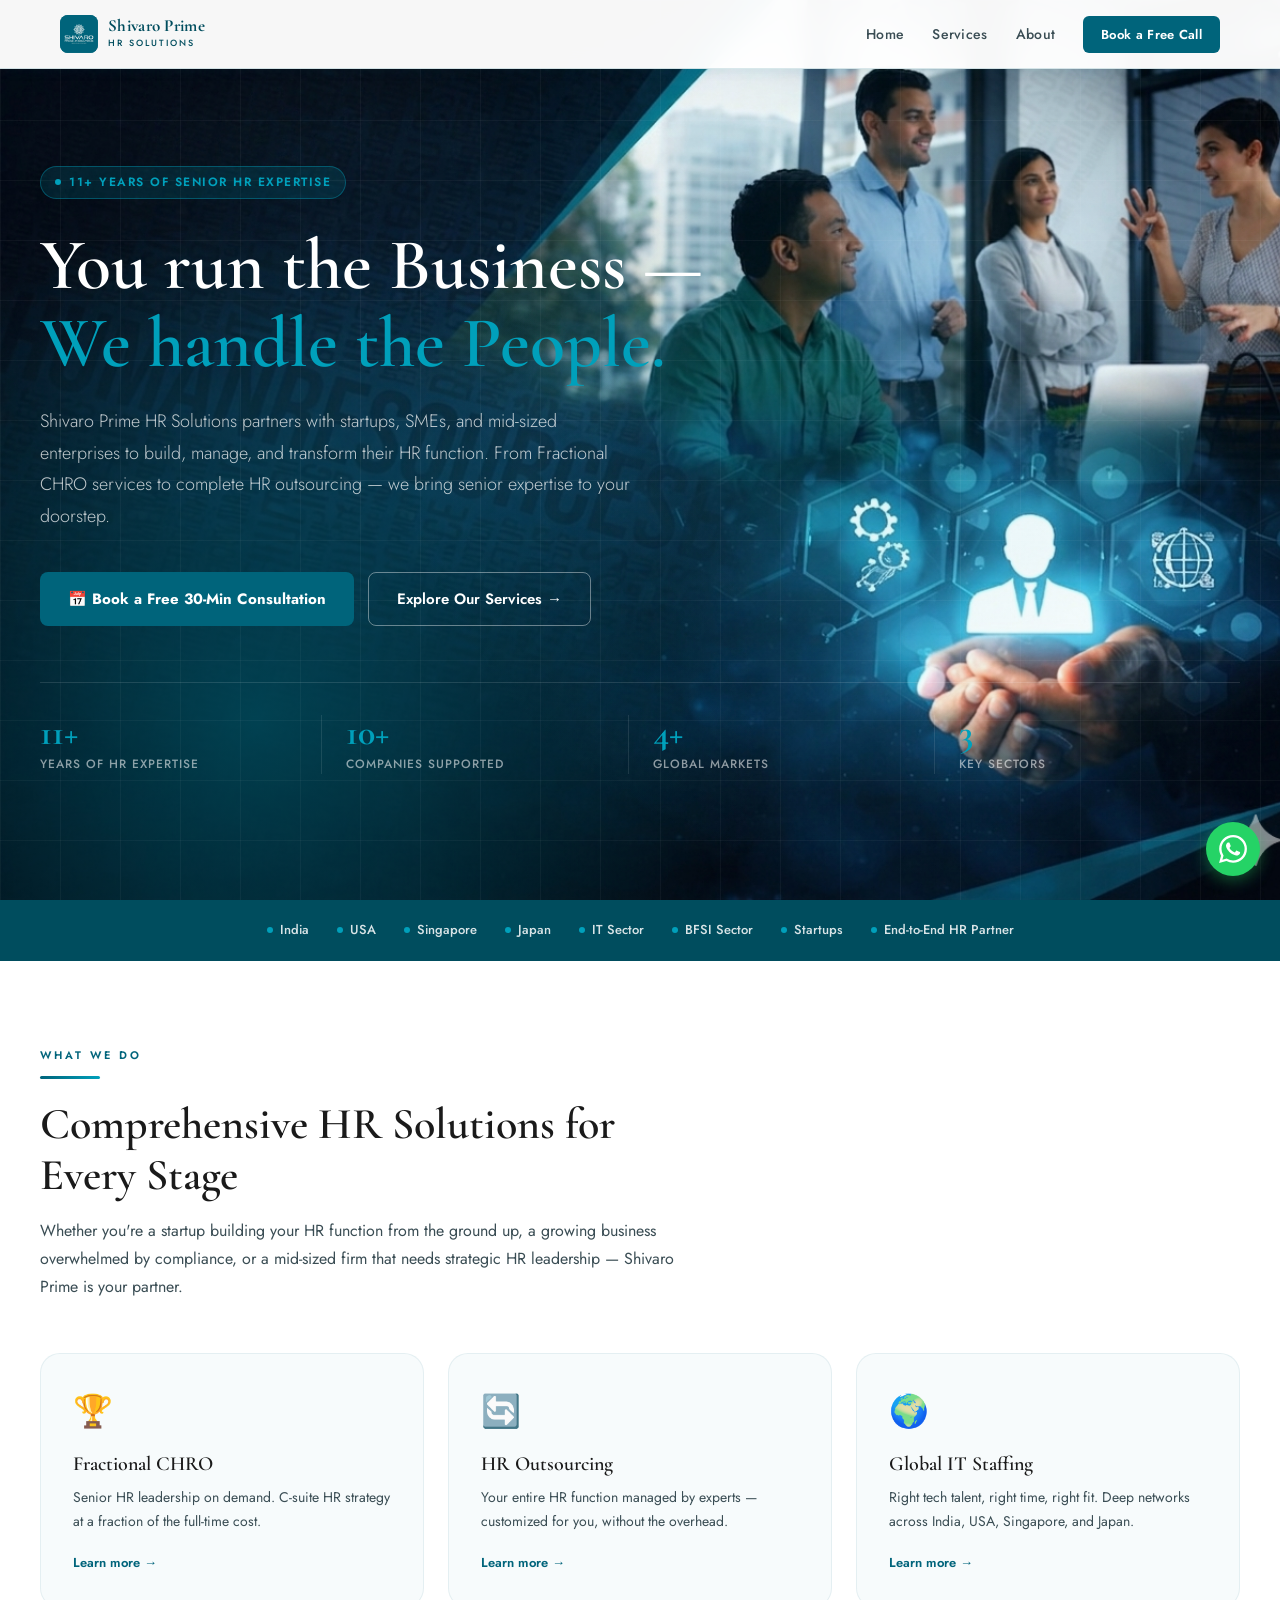
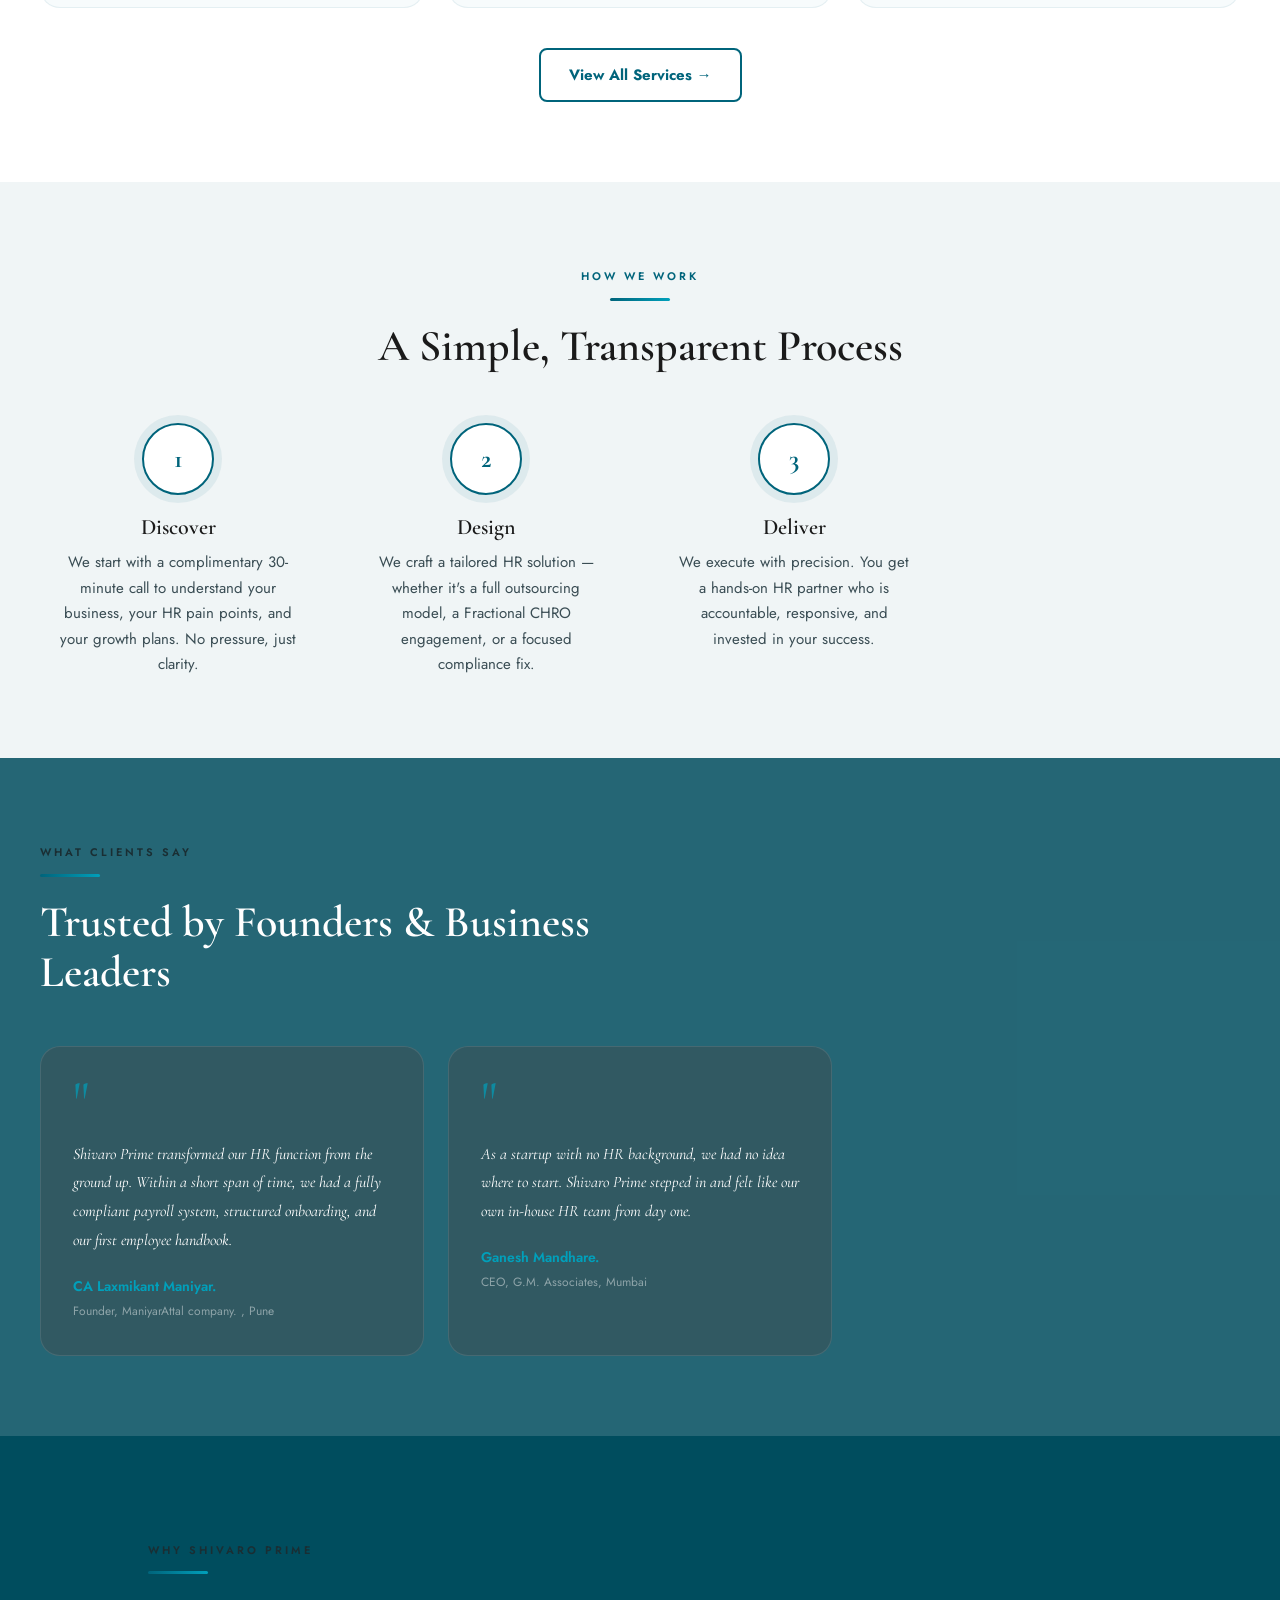
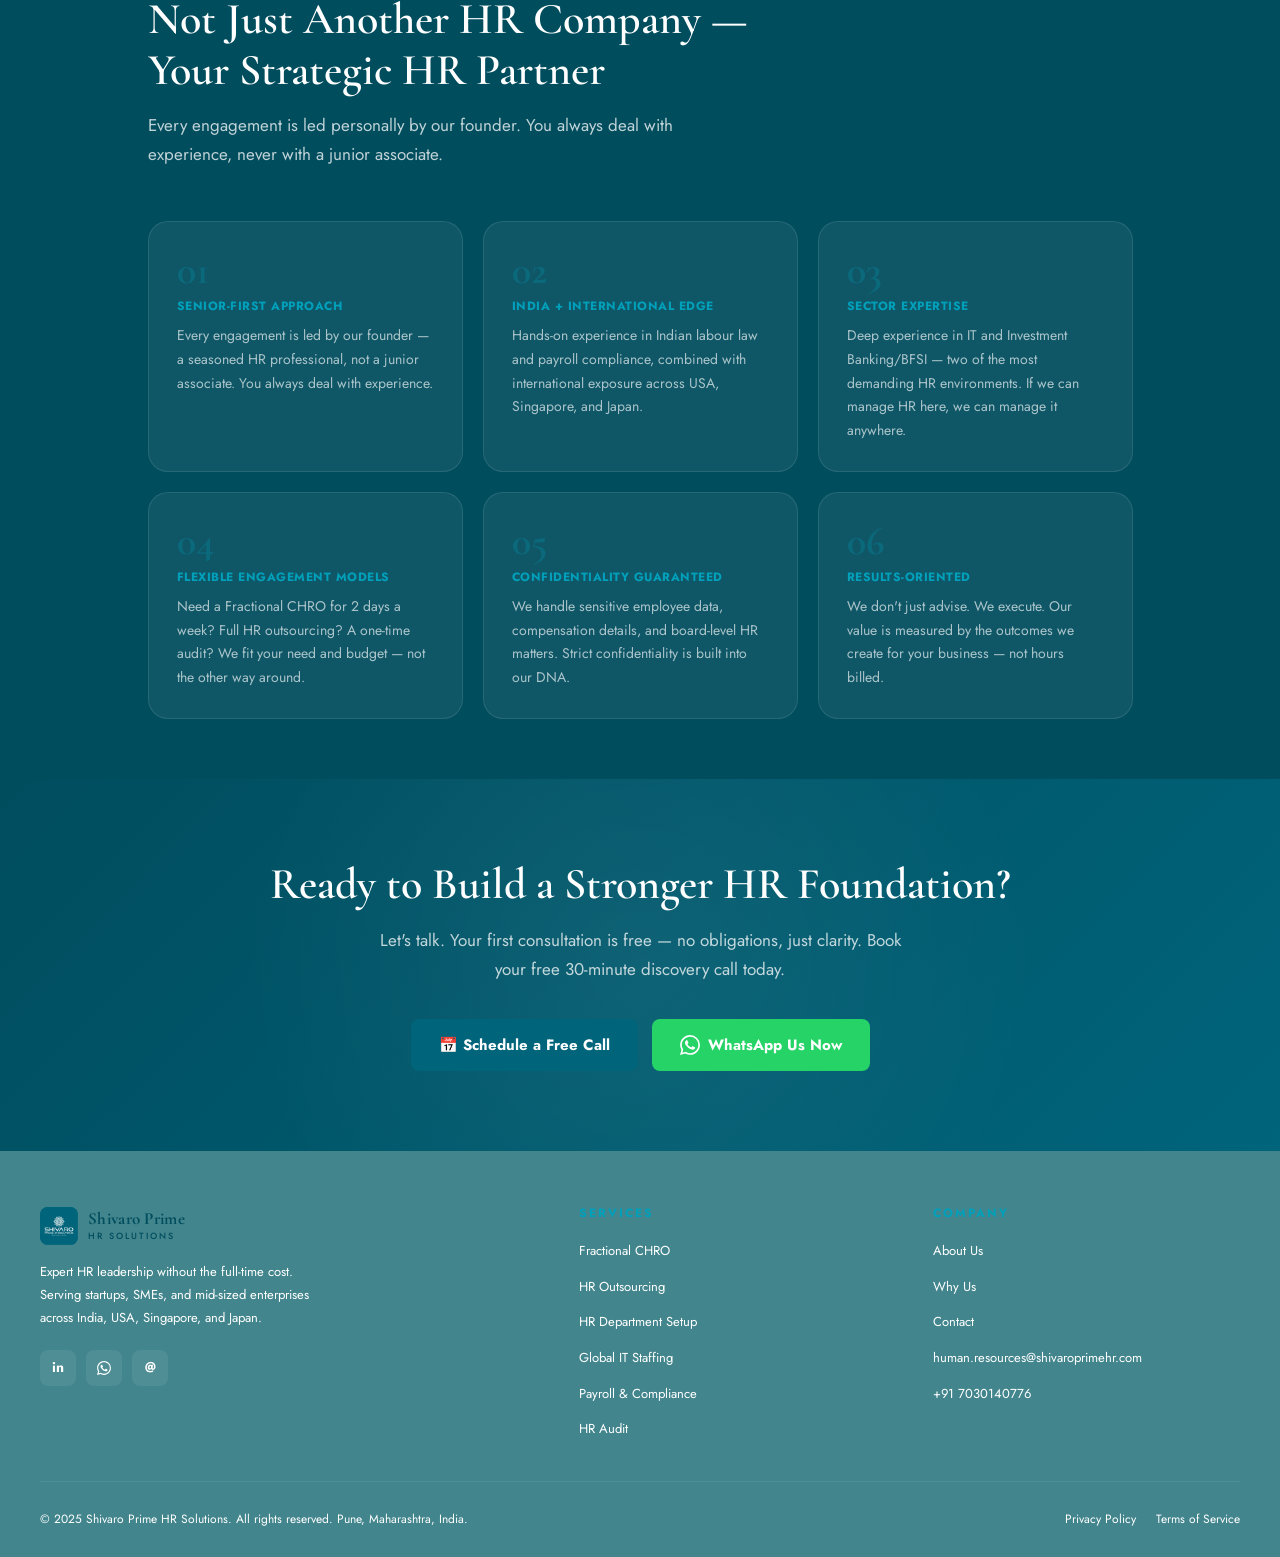
==== commit 06f182c4: "Color theme and font change" ====
--- a/index.html
+++ b/index.html
@@ -28,8 +28,8 @@
         <span>11+ Years of Senior HR Expertise</span>
       </div>
       <h1>
-        Expert HR Leadership —
-        <span class="accent">Without the Full-Time Cost.</span>
+        You run the Business —
+        <span class="accent">We handle the People.</span>
       </h1>
       <p class="hero-sub">
         Shivaro Prime HR Solutions partners with startups, SMEs, and mid-sized enterprises to build, manage, and transform their HR function. From Fractional CHRO services to complete HR outsourcing — we bring senior expertise to your doorstep.
@@ -44,11 +44,11 @@
           <div class="trust-label">Years of HR Expertise</div>
         </div>
         <div class="trust-item">
-          <div class="trust-number">50+</div>
+          <div class="trust-number">10+</div>
           <div class="trust-label">Companies Supported</div>
         </div>
         <div class="trust-item">
-          <div class="trust-number">4</div>
+          <div class="trust-number">4+</div>
           <div class="trust-label">Global Markets</div>
         </div>
         <div class="trust-item">
@@ -149,15 +149,15 @@
           <span class="quote-mark">"</span>
           <p class="testimonial-text">Shivaro Prime transformed our HR function from the ground up. Within a short span of time, we had a fully compliant payroll system, structured onboarding, and our first employee handbook.</p>
           <div class="testimonial-author">
-            <strong>Aruna Lahoti</strong>
-            <span>Founder, Sajag Securities, Pune</span>
+            <strong>CA Laxmikant Maniyar. </strong>
+            <span>Founder, ManiyarAttal company. , Pune</span>
           </div>
         </div>
         <div class="testimonial-card reveal">
           <span class="quote-mark">"</span>
           <p class="testimonial-text">As a startup with no HR background, we had no idea where to start. Shivaro Prime stepped in and felt like our own in-house HR team from day one.</p>
           <div class="testimonial-author">
-            <strong>Arundhati Mandhare</strong>
+            <strong>Ganesh Mandhare. </strong>
             <span>CEO, G.M. Associates, Mumbai</span>
           </div>
         </div>
--- a/css/styles.css
+++ b/css/styles.css
@@ -1,23 +1,34 @@
 /* ============================================================
    SHIVARO PRIME HR SOLUTIONS — Global Stylesheet
+   Colour Theme: Teal (#00647B), White, Black
    ============================================================ */
 
+@import url('https://fonts.googleapis.com/css2?family=Cormorant+Garamond:ital,wght@0,400;0,500;0,600;0,700;1,400;1,500&family=Jost:wght@300;400;500;600;700&display=swap');
+
 :root {
-  --navy: #0d2137;
-  --navy-mid: #1a3a5c;
-  --gold: #c8960c;
-  --gold-light: #e8b832;
-  --cream: #faf8f4;
-  --white: #ffffff;
-  --gray-light: #f0f2f5;
-  --gray-mid: #8a9bb0;
-  --gray-dark: #3a4a5c;
-  --text: #1a2535;
-  --shadow: 0 4px 24px rgba(13,33,55,0.10);
-  --shadow-lg: 0 12px 48px rgba(13,33,55,0.16);
-  --radius: 12px;
-  --radius-lg: 20px;
-  --transition: all 0.3s cubic-bezier(0.4,0,0.2,1);
+  --teal:        #00647B;
+  --teal-mid:    #007d96;
+  --teal-light:  #00a0bb;
+  --teal-pale:   #e6f4f7;
+  --teal-dark:   #004d5e;
+  --black:       #0a0a0a;
+  --black-soft:  #1a1a1a;
+  --black-mid:   #2c2c2c;
+  --white:       #ffffff;
+  --off-white:   #f7fbfc;
+  --gray-light:  #f0f5f6;
+  --gray-mid:    #7a9098;
+  --gray-dark:   #3a4d54;
+  --text:        #1a2e33;
+  --shadow:      0 4px 24px rgba(0,100,123,0.10);
+  --shadow-lg:   0 12px 48px rgba(0,100,123,0.16);
+  --radius:      12px;
+  --radius-lg:   20px;
+  --transition:  all 0.3s cubic-bezier(0.4,0,0.2,1);
+
+  /* Typography */
+  --font-display: 'Cormorant Garamond', Georgia, serif;
+  --font-body:    'Jost', sans-serif;
 }
 
 /* ===================== RESET & BASE ===================== */
@@ -30,16 +41,17 @@
 }
 
 body {
-  font-family: 'DM Sans', sans-serif;
-  background: var(--cream);
+  font-family: var(--font-body);
+  background: var(--off-white);
   color: var(--text);
   line-height: 1.6;
   overflow-x: hidden;
 }
 
-h1, h2, h3, .display {
-  font-family: 'Playfair Display', serif;
+h1, h2, h3, h4, .display {
+  font-family: var(--font-display);
   line-height: 1.15;
+  font-weight: 600;
 }
 
 img { max-width: 100%; display: block; }
@@ -50,10 +62,11 @@
   position: fixed;
   top: 0; left: 0; right: 0;
   z-index: 1000;
-  background: rgba(13,33,55,0.97);
+  background: rgba(255,255,255,0.97);
   backdrop-filter: blur(12px);
   -webkit-backdrop-filter: blur(12px);
-  border-bottom: 1px solid rgba(200,150,12,0.2);
+  border-bottom: 1px solid rgba(0,100,123,0.15);
+  box-shadow: 0 2px 12px rgba(0,100,123,0.08);
 }
 
 .nav-inner {
@@ -74,7 +87,7 @@
 
 .logo-icon {
   width: 38px; height: 38px;
-  background: linear-gradient(135deg, var(--gold), var(--gold-light));
+  background: var(--teal);
   border-radius: 8px;
   display: flex;
   align-items: center;
@@ -95,17 +108,19 @@
 }
 
 .logo-name {
-  font-family: 'Playfair Display', serif;
+  font-family: var(--font-display);
   font-weight: 700;
-  font-size: 16px;
-  color: var(--white);
+  font-size: 17px;
+  color: var(--teal-dark);
   line-height: 1.1;
   white-space: nowrap;
+  letter-spacing: 0.3px;
 }
 
 .logo-sub {
+  font-family: var(--font-body);
   font-size: 9px;
-  color: var(--gold-light);
+  color: var(--teal-dark);
   letter-spacing: 2px;
   text-transform: uppercase;
   font-weight: 500;
@@ -119,7 +134,8 @@
 }
 
 .nav-links a {
-  color: rgba(255,255,255,0.8);
+  font-family: var(--font-body);
+  color: var(--gray-dark);
   font-size: 14px;
   font-weight: 500;
   letter-spacing: 0.3px;
@@ -133,21 +149,19 @@
   position: absolute;
   bottom: -2px; left: 0;
   width: 0; height: 2px;
-  background: var(--gold);
+  background: var(--teal);
   transition: width 0.3s ease;
 }
 
-.nav-links a:hover { color: var(--white); }
+.nav-links a:hover { color: var(--teal); }
 .nav-links a:hover::after { width: 100%; }
 
-.nav-links a.active {
-  color: var(--gold-light);
-}
+.nav-links a.active { color: var(--teal); }
 .nav-links a.active::after { width: 100%; }
 
 .nav-cta {
-  background: var(--gold);
-  color: var(--navy) !important;
+  background: var(--teal) !important;
+  color: var(--white) !important;
   padding: 9px 18px !important;
   border-radius: 6px;
   font-weight: 600 !important;
@@ -157,8 +171,9 @@
 }
 
 .nav-cta:hover {
-  background: var(--gold-light) !important;
+  background: var(--teal-mid) !important;
   transform: translateY(-1px);
+  box-shadow: 0 4px 12px rgba(0,100,123,0.3) !important;
 }
 
 .nav-cta::after { display: none !important; }
@@ -177,7 +192,7 @@
 .hamburger span {
   display: block;
   width: 24px; height: 2px;
-  background: var(--white);
+  background: var(--teal);
   border-radius: 2px;
   transition: var(--transition);
 }
@@ -186,27 +201,27 @@
 .mobile-menu {
   display: none;
   flex-direction: column;
-  background: var(--navy);
+  background: var(--white);
   padding: 16px 20px 20px;
-  border-top: 1px solid rgba(200,150,12,0.2);
+  border-top: 1px solid rgba(0,100,123,0.12);
 }
 
 .mobile-menu a {
-  color: rgba(255,255,255,0.85);
+  color: var(--gray-dark);
   padding: 12px 0;
   font-size: 15px;
   font-weight: 500;
-  border-bottom: 1px solid rgba(255,255,255,0.07);
+  border-bottom: 1px solid rgba(0,100,123,0.07);
   display: block;
   transition: var(--transition);
 }
 
-.mobile-menu a:hover { color: var(--gold-light); padding-left: 8px; }
+.mobile-menu a:hover { color: var(--teal); padding-left: 8px; }
 
 .mobile-menu .mobile-cta {
   margin-top: 16px;
-  background: var(--gold);
-  color: var(--navy);
+  background: var(--teal);
+  color: var(--white);
   text-align: center;
   padding: 13px !important;
   border-radius: 8px;
@@ -225,23 +240,26 @@
 
 .section-label {
   display: inline-block;
+  font-family: var(--font-body);
   font-size: 11px;
   font-weight: 600;
   letter-spacing: 3px;
   text-transform: uppercase;
-  color: var(--gold);
+  color: var(--teal);
   margin-bottom: 12px;
 }
 
 .section-title {
+  font-family: var(--font-display);
   font-size: clamp(28px, 4vw, 44px);
-  color: var(--navy);
+  color: var(--black-soft);
   margin-bottom: 16px;
 }
 
 .section-title.light { color: var(--white); }
 
 .section-subtitle {
+  font-family: var(--font-body);
   font-size: clamp(15px, 2vw, 17px);
   color: var(--gray-dark);
   max-width: 640px;
@@ -252,17 +270,18 @@
 
 .divider {
   width: 60px; height: 3px;
-  background: linear-gradient(90deg, var(--gold), var(--gold-light));
+  background: linear-gradient(90deg, var(--teal), var(--teal-light));
   border-radius: 2px;
   margin-bottom: 20px;
 }
 
 /* ===================== BUTTONS ===================== */
 .btn-primary {
-  background: var(--gold);
-  color: var(--navy);
+  background: var(--teal);
+  color: var(--white);
   padding: 14px 28px;
   border-radius: 8px;
+  font-family: var(--font-body);
   font-weight: 700;
   font-size: 15px;
   transition: var(--transition);
@@ -275,9 +294,9 @@
 }
 
 .btn-primary:hover {
-  background: var(--gold-light);
+  background: var(--teal-mid);
   transform: translateY(-2px);
-  box-shadow: 0 8px 24px rgba(200,150,12,0.3);
+  box-shadow: 0 8px 24px rgba(0,100,123,0.3);
 }
 
 .btn-secondary {
@@ -285,9 +304,10 @@
   color: var(--white);
   padding: 14px 28px;
   border-radius: 8px;
+  font-family: var(--font-body);
   font-weight: 600;
   font-size: 15px;
-  border: 1px solid rgba(255,255,255,0.3);
+  border: 1px solid rgba(255,255,255,0.4);
   transition: var(--transition);
   display: inline-flex;
   align-items: center;
@@ -297,8 +317,8 @@
 }
 
 .btn-secondary:hover {
-  border-color: var(--gold);
-  color: var(--gold-light);
+  border-color: var(--teal-light);
+  color: var(--teal-light);
   transform: translateY(-2px);
 }
 
@@ -307,6 +327,7 @@
   color: var(--white);
   padding: 14px 28px;
   border-radius: 8px;
+  font-family: var(--font-body);
   font-weight: 700;
   font-size: 15px;
   display: inline-flex;
@@ -326,7 +347,7 @@
 
 /* ===================== TRUST STRIP ===================== */
 .trust-strip {
-  background: var(--navy-mid);
+  background: var(--teal-dark);
   padding: 20px;
 }
 
@@ -344,21 +365,22 @@
   display: flex;
   align-items: center;
   gap: 7px;
+  font-family: var(--font-body);
   font-size: 13px;
-  color: rgba(255,255,255,0.8);
+  color: rgba(255,255,255,0.85);
   font-weight: 500;
 }
 
 .trust-chip-dot {
   width: 6px; height: 6px;
-  background: var(--gold);
+  background: var(--teal-light);
   border-radius: 50%;
   flex-shrink: 0;
 }
 
 /* ===================== PAGE HERO (inner pages) ===================== */
 .page-hero {
-  background: var(--navy);
+  background: var(--teal-dark);
   padding: 130px 20px 70px;
   position: relative;
   overflow: hidden;
@@ -369,9 +391,9 @@
   position: absolute;
   inset: 0;
   background-image:
-    radial-gradient(circle at 70% 40%, rgba(200,150,12,0.06) 0%, transparent 50%),
-    linear-gradient(rgba(200,150,12,0.03) 1px, transparent 1px),
-    linear-gradient(90deg, rgba(200,150,12,0.03) 1px, transparent 1px);
+    radial-gradient(circle at 70% 40%, rgba(0,160,187,0.1) 0%, transparent 50%),
+    linear-gradient(rgba(0,160,187,0.04) 1px, transparent 1px),
+    linear-gradient(90deg, rgba(0,160,187,0.04) 1px, transparent 1px);
   background-size: auto, 60px 60px, 60px 60px;
   pointer-events: none;
 }
@@ -384,16 +406,18 @@
 }
 
 .page-hero h1 {
+  font-family: var(--font-display);
   font-size: clamp(34px, 5vw, 60px);
   color: var(--white);
   margin-bottom: 16px;
 }
 
-.page-hero h1 .accent { color: var(--gold); }
+.page-hero h1 .accent { color: var(--teal-light); }
 
 .page-hero p {
+  font-family: var(--font-body);
   font-size: clamp(15px, 2vw, 18px);
-  color: rgba(255,255,255,0.7);
+  color: rgba(255,255,255,0.75);
   max-width: 600px;
   line-height: 1.75;
   font-weight: 300;
@@ -405,6 +429,7 @@
   align-items: center;
   gap: 8px;
   margin-bottom: 20px;
+  font-family: var(--font-body);
   font-size: 12px;
   color: rgba(255,255,255,0.45);
 }
@@ -414,15 +439,13 @@
   transition: color 0.2s;
 }
 
-.breadcrumb a:hover { color: var(--gold-light); }
-
+.breadcrumb a:hover { color: var(--teal-light); }
 .breadcrumb-sep { color: rgba(255,255,255,0.25); }
-
-.breadcrumb .current { color: var(--gold-light); }
+.breadcrumb .current { color: var(--teal-light); }
 
 /* ===================== CTA BANNER ===================== */
 .cta-banner {
-  background: linear-gradient(135deg, var(--navy-mid) 0%, var(--navy) 100%);
+  background: linear-gradient(135deg, var(--teal-dark) 0%, var(--teal) 100%);
   text-align: center;
   padding: 80px 20px;
   position: relative;
@@ -434,11 +457,12 @@
   position: absolute;
   inset: 0;
   background-image:
-    radial-gradient(circle at 50% 50%, rgba(200,150,12,0.08) 0%, transparent 60%);
+    radial-gradient(circle at 50% 50%, rgba(255,255,255,0.06) 0%, transparent 60%);
   pointer-events: none;
 }
 
 .cta-banner h2 {
+  font-family: var(--font-display);
   font-size: clamp(26px, 4vw, 44px);
   color: var(--white);
   margin-bottom: 16px;
@@ -446,8 +470,9 @@
 }
 
 .cta-banner p {
+  font-family: var(--font-body);
   font-size: 17px;
-  color: rgba(255,255,255,0.7);
+  color: rgba(255,255,255,0.75);
   max-width: 540px;
   margin: 0 auto 36px;
   line-height: 1.7;
@@ -464,7 +489,7 @@
 
 /* ===================== FOOTER ===================== */
 footer {
-  background: #080f19;
+  background: #42858d;
   padding: 56px 20px 28px;
 }
 
@@ -480,8 +505,9 @@
 }
 
 .footer-brand p {
+  font-family: var(--font-body);
   font-size: 13px;
-  color: rgba(255,255,255,0.45);
+  color: rgb(255, 255, 255);
   line-height: 1.75;
   margin: 16px 0 20px;
   max-width: 280px;
@@ -501,22 +527,22 @@
   justify-content: center;
   font-size: 14px;
   transition: var(--transition);
-  color: rgba(255,255,255,0.6);
+  color: rgb(255, 255, 255);
   font-weight: 700;
 }
 
 .social-link:hover {
-  background: var(--gold);
-  color: var(--navy);
+  background: var(--teal);
+  color: var(--white);
 }
 
 .footer-col h4 {
-  font-family: 'DM Sans', sans-serif;
+  font-family: var(--font-body);
   font-size: 12px;
   font-weight: 700;
   letter-spacing: 2px;
   text-transform: uppercase;
-  color: var(--gold);
+  color: var(--teal-light);
   margin-bottom: 16px;
 }
 
@@ -528,12 +554,13 @@
 }
 
 .footer-links a {
+  font-family: var(--font-body);
   font-size: 13px;
-  color: rgba(255,255,255,0.5);
-  transition: var(--transition);
-}
-
-.footer-links a:hover { color: var(--gold-light); }
+  color: rgb(255, 255, 255);
+  transition: var(--transition);
+}
+
+.footer-links a:hover { color: var(--teal-light); }
 
 .footer-bottom {
   max-width: 1200px;
@@ -546,8 +573,9 @@
 }
 
 .footer-bottom p {
+  font-family: var(--font-body);
   font-size: 12px;
-  color: rgba(255,255,255,0.3);
+  color: rgb(255, 255, 255);
 }
 
 .footer-legal {
@@ -556,12 +584,13 @@
 }
 
 .footer-legal a {
+  font-family: var(--font-body);
   font-size: 12px;
-  color: rgba(255,255,255,0.3);
-  transition: var(--transition);
-}
-
-.footer-legal a:hover { color: var(--gold-light); }
+  color: rgb(255, 255, 255);
+  transition: var(--transition);
+}
+
+.footer-legal a:hover { color: var(--teal-light); }
 
 /* ===================== FLOATING WHATSAPP ===================== */
 .whatsapp-float {
@@ -632,7 +661,6 @@
   }
 
   .footer-brand { grid-column: auto; }
-
   .nav-inner { height: 60px; }
   .logo-name { font-size: 14px; }
 
@@ -646,4 +674,4 @@
     width: auto;
     min-width: 220px;
   }
-}
+}
--- a/css/home.css
+++ b/css/home.css
@@ -5,7 +5,7 @@
 /* ===================== HERO ===================== */
 .hero {
   min-height: 100vh;
-  background: var(--navy);
+  background: var(--teal-dark);
   display: flex;
   flex-direction: column;
   justify-content: center;
@@ -24,8 +24,8 @@
   position: absolute;
   inset: 0;
   background-image:
-    radial-gradient(circle at 70% 40%, rgba(200,150,12,0.06) 0%, transparent 50%),
-    radial-gradient(circle at 20% 80%, rgba(26,58,92,0.8) 0%, transparent 40%);
+    radial-gradient(circle at 70% 40%, rgba(0,160,187,0.12) 0%, transparent 50%),
+    radial-gradient(circle at 20% 80%, rgba(0,77,94,0.8) 0%, transparent 40%);
   pointer-events: none;
 }
 
@@ -33,8 +33,8 @@
   position: absolute;
   inset: 0;
   background-image:
-    linear-gradient(rgba(200,150,12,0.04) 1px, transparent 1px),
-    linear-gradient(90deg, rgba(200,150,12,0.04) 1px, transparent 1px);
+    linear-gradient(rgba(255,255,255,0.04) 1px, transparent 1px),
+    linear-gradient(90deg, rgba(255,255,255,0.04) 1px, transparent 1px);
   background-size: 60px 60px;
   pointer-events: none;
 }
@@ -52,16 +52,17 @@
   display: inline-flex;
   align-items: center;
   gap: 8px;
-  background: rgba(200,150,12,0.12);
-  border: 1px solid rgba(200,150,12,0.3);
+  background: rgba(0,160,187,0.15);
+  border: 1px solid rgba(0,160,187,0.4);
   border-radius: 100px;
   padding: 6px 14px;
   margin-bottom: 28px;
 }
 
 .hero-eyebrow span {
+  font-family: var(--font-body);
   font-size: 12px;
-  color: var(--gold-light);
+  color: var(--teal-light);
   letter-spacing: 1.5px;
   text-transform: uppercase;
   font-weight: 600;
@@ -69,13 +70,14 @@
 
 .hero-dot {
   width: 6px; height: 6px;
-  background: var(--gold);
+  background: var(--teal-light);
   border-radius: 50%;
   animation: pulse-dot 2s infinite;
 }
 
 /* Hero Text */
 .hero h1 {
+  font-family: var(--font-display);
   font-size: clamp(34px, 6vw, 72px);
   color: var(--white);
   line-height: 1.08;
@@ -84,13 +86,14 @@
 }
 
 .hero h1 .accent {
-  color: var(--gold);
+  color: var(--teal-light);
   display: block;
 }
 
 .hero-sub {
+  font-family: var(--font-body);
   font-size: clamp(15px, 2vw, 18px);
-  color: rgba(255,255,255,0.72);
+  color: rgba(255,255,255,0.75);
   max-width: 600px;
   line-height: 1.75;
   margin-bottom: 40px;
@@ -110,7 +113,7 @@
   display: flex;
   flex-wrap: wrap;
   gap: 0;
-  border-top: 1px solid rgba(255,255,255,0.1);
+  border-top: 1px solid rgba(255,255,255,0.12);
   padding-top: 32px;
 }
 
@@ -125,14 +128,15 @@
 .trust-item:last-child { border-right: none; margin-right: 0; }
 
 .trust-number {
-  font-family: 'Playfair Display', serif;
+  font-family: var(--font-display);
   font-size: clamp(24px, 3.5vw, 36px);
-  font-weight: 900;
-  color: var(--gold);
+  font-weight: 700;
+  color: var(--teal-light);
   line-height: 1;
 }
 
 .trust-label {
+  font-family: var(--font-body);
   font-size: 12px;
   color: rgba(255,255,255,0.55);
   text-transform: uppercase;
@@ -162,6 +166,7 @@
 }
 
 .services-intro {
+  font-family: var(--font-body);
   font-size: 16px;
   color: var(--gray-dark);
   line-height: 1.75;
@@ -175,10 +180,10 @@
 }
 
 .service-card {
-  background: var(--cream);
+  background: var(--off-white);
   border-radius: var(--radius-lg);
   padding: 32px;
-  border: 1px solid rgba(13,33,55,0.06);
+  border: 1px solid rgba(0,100,123,0.08);
   transition: var(--transition);
   position: relative;
   overflow: hidden;
@@ -189,7 +194,7 @@
   position: absolute;
   top: 0; left: 0; right: 0;
   height: 3px;
-  background: linear-gradient(90deg, var(--gold), var(--gold-light));
+  background: linear-gradient(90deg, var(--teal), var(--teal-light));
   transform: scaleX(0);
   transform-origin: left;
   transition: transform 0.4s ease;
@@ -198,7 +203,7 @@
 .service-card:hover {
   box-shadow: var(--shadow-lg);
   transform: translateY(-4px);
-  border-color: rgba(200,150,12,0.2);
+  border-color: rgba(0,100,123,0.2);
 }
 
 .service-card:hover::before { transform: scaleX(1); }
@@ -210,12 +215,14 @@
 }
 
 .service-card h3 {
+  font-family: var(--font-display);
   font-size: 20px;
-  color: var(--navy);
+  color: var(--black-soft);
   margin-bottom: 10px;
 }
 
 .service-desc {
+  font-family: var(--font-body);
   font-size: 14px;
   color: var(--gray-dark);
   line-height: 1.7;
@@ -223,15 +230,16 @@
 }
 
 .service-link {
+  font-family: var(--font-body);
   font-size: 13px;
   font-weight: 600;
-  color: var(--gold);
+  color: var(--teal);
   transition: var(--transition);
   display: inline-block;
 }
 
 .service-link:hover {
-  color: var(--navy);
+  color: var(--teal-dark);
   transform: translateX(4px);
 }
 
@@ -242,22 +250,23 @@
   gap: 8px;
   padding: 13px 28px;
   border-radius: 8px;
-  border: 2px solid var(--navy);
-  color: var(--navy);
+  border: 2px solid var(--teal);
+  color: var(--teal);
+  font-family: var(--font-body);
   font-weight: 700;
   font-size: 15px;
   transition: var(--transition);
 }
 
 .btn-outline-navy:hover {
-  background: var(--navy);
+  background: var(--teal);
   color: var(--white);
   transform: translateY(-2px);
 }
 
 /* ===================== PROCESS SECTION ===================== */
 .process-section {
-  background: var(--cream);
+  background: var(--gray-light);
 }
 
 .process-steps {
@@ -276,28 +285,30 @@
   width: 72px; height: 72px;
   border-radius: 50%;
   background: var(--white);
-  border: 2px solid var(--gold);
+  border: 2px solid var(--teal);
   display: flex;
   align-items: center;
   justify-content: center;
   margin: 0 auto 20px;
-  box-shadow: 0 0 0 8px rgba(200,150,12,0.08);
+  box-shadow: 0 0 0 8px rgba(0,100,123,0.08);
 }
 
 .step-number {
-  font-family: 'Playfair Display', serif;
+  font-family: var(--font-display);
   font-size: 26px;
-  font-weight: 900;
-  color: var(--navy);
+  font-weight: 700;
+  color: var(--teal);
 }
 
 .process-step h3 {
+  font-family: var(--font-display);
   font-size: 22px;
-  color: var(--navy);
+  color: var(--black-soft);
   margin-bottom: 10px;
 }
 
 .process-step p {
+  font-family: var(--font-body);
   font-size: 15px;
   color: var(--gray-dark);
   line-height: 1.7;
@@ -305,7 +316,7 @@
 
 /* ===================== TESTIMONIALS ===================== */
 .testimonials-section {
-  background: var(--navy);
+  background: #004d5ed9;
 }
 
 .testimonials-grid {
@@ -316,16 +327,16 @@
 }
 
 .testimonial-card {
-  background: rgba(255,255,255,0.05);
+  background:  rgb(73 68 68 / 38%);
   border: 1px solid rgba(255,255,255,0.1);
   border-radius: var(--radius-lg);
   padding: 32px;
 }
 
 .quote-mark {
-  font-family: 'Playfair Display', serif;
+  font-family: var(--font-display);
   font-size: 56px;
-  color: var(--gold);
+  color: var(--teal-light);
   line-height: 0.8;
   margin-bottom: 16px;
   display: block;
@@ -333,23 +344,91 @@
 }
 
 .testimonial-text {
-  font-size: 15px;
-  color: rgba(255,255,255,0.8);
+  font-family: var(--font-display);
+  font-size: 16px;
+  color: white;
   line-height: 1.8;
   margin-bottom: 20px;
   font-style: italic;
 }
 
 .testimonial-author strong {
+  font-family: var(--font-body);
   display: block;
-  color: var(--gold-light);
+  color: var(--teal-light);
   font-size: 14px;
   font-weight: 600;
 }
 
 .testimonial-author span {
+  font-family: var(--font-body);
   color: rgba(255,255,255,0.45);
   font-size: 12px;
+}
+
+/* ===================== WHY WE WORK ===================== */
+.why-section {
+  background: var(--teal-dark);
+  min-height: 100vh;
+  display: flex;
+  flex-direction: column;
+  justify-content: center;
+  padding: 100px 20px 60px;
+  position: relative;
+  overflow: hidden;
+  background-image: url("../assests/images/shivaro-logo.jpeg");
+  background-size: cover;
+  background-position: center;
+  background-repeat: no-repeat;
+  background-attachment: fixed;
+  align-items: center;
+}
+
+.why-grid {
+  display: grid;
+  grid-template-columns: repeat(auto-fill, minmax(280px, 1fr));
+  gap: 20px;
+  margin-top: 52px;
+}
+
+.why-card {
+  background: rgba(255,255,255,0.06);
+  border: 1px solid rgba(255,255,255,0.1);
+  border-radius: var(--radius-lg);
+  padding: 28px;
+  transition: var(--transition);
+}
+
+.why-card:hover {
+  background: rgba(255,255,255,0.1);
+  border-color: rgba(0,160,187,0.4);
+  transform: translateY(-3px);
+}
+
+.why-num {
+  font-family: var(--font-display);
+  font-size: 40px;
+  font-weight: 700;
+  color: rgba(0,160,187,0.25);
+  line-height: 1;
+  margin-bottom: 10px;
+}
+
+.why-card h3 {
+  font-family: var(--font-body);
+  font-size: 12px;
+  color: var(--teal-light);
+  font-weight: 700;
+  letter-spacing: 0.5px;
+  text-transform: uppercase;
+  margin-bottom: 10px;
+}
+
+.why-card p {
+  font-family: var(--font-body);
+  font-size: 14px;
+  color: rgba(255,255,255,0.65);
+  line-height: 1.7;
 }
 
 /* ===================== RESPONSIVE — HOME ===================== */
@@ -378,7 +457,8 @@
 
   .services-grid,
   .testimonials-grid,
-  .process-steps {
+  .process-steps,
+  .why-grid {
     grid-template-columns: 1fr;
   }
 
@@ -391,120 +471,4 @@
     width: 100%;
     justify-content: center;
   }
-
-   .why-section {
-    /* background: var(--navy); */
-    min-height: 100vh;
-  background: var(--navy);
-  display: flex;
-  flex-direction: column;
-  justify-content: center;
-  padding: 100px 20px 60px;
-  position: relative;
-  overflow: hidden;
-  background-image: url("../assests/images/shivaro-banner.png");
-  background-size: cover;
-  background-position: center;
-  background-repeat: no-repeat;
-  background-attachment: fixed;
-  align-items: center;
-  }
-
-  .why-grid {
-    display: grid;
-    grid-template-columns: repeat(auto-fill, minmax(280px, 1fr));
-    gap: 20px;
-    margin-top: 52px;
-  }
-
-  .why-card {
-    background: rgba(255,255,255,0.05);
-    border: 1px solid rgba(255,255,255,0.08);
-    border-radius: var(--radius-lg);
-    padding: 28px;
-    transition: var(--transition);
-  }
-
-  .why-card:hover {
-    background: rgba(255,255,255,0.08);
-    border-color: rgba(200,150,12,0.3);
-    transform: translateY(-3px);
-  }
-
-  .why-num {
-    font-family: 'Playfair Display', serif;
-    font-size: 40px;
-    font-weight: 900;
-    color: rgba(200,150,12,0.2);
-    line-height: 1;
-    margin-bottom: 10px;
-  }
-
-  .why-card h3 {
-    font-size: 16px;
-    color: var(--gold-light);
-    font-family: 'DM Sans', sans-serif;
-    font-weight: 700;
-    letter-spacing: 0.5px;
-    text-transform: uppercase;
-    font-size: 12px;
-    margin-bottom: 10px;
-  }
-
-  .why-card p {
-    font-size: 14px;
-    color: rgba(255,255,255,0.65);
-    line-height: 1.7;
-  }
-
-  /* ===================== HOW WE WORK ===================== */
-  .process-section {
-    background: var(--cream);
-  }
-
-  .process-steps {
-    display: grid;
-    grid-template-columns: repeat(auto-fill, minmax(260px, 1fr));
-    gap: 32px;
-    margin-top: 52px;
-    position: relative;
-  }
-
-  .process-step {
-    text-align: center;
-    padding: 0 20px;
-    position: relative;
-  }
-
-  .step-circle {
-    width: 72px; height: 72px;
-    border-radius: 50%;
-    background: var(--white);
-    border: 2px solid var(--gold);
-    display: flex;
-    align-items: center;
-    justify-content: center;
-    margin: 0 auto 20px;
-    box-shadow: 0 0 0 8px rgba(200,150,12,0.08);
-  }
-
-  .step-number {
-    font-family: 'Playfair Display', serif;
-    font-size: 26px;
-    font-weight: 900;
-    color: var(--navy);
-  }
-
-  .process-step h3 {
-    font-size: 22px;
-    color: var(--navy);
-    margin-bottom: 10px;
-  }
-
-  .process-step p {
-    font-size: 15px;
-    color: var(--gray-dark);
-    line-height: 1.7;
-  }
-
-}
+}
--- a/css/about.css
+++ b/css/about.css
@@ -15,6 +15,7 @@
 }
 
 .about-story p {
+  font-family: var(--font-body);
   font-size: 16px;
   color: var(--gray-dark);
   line-height: 1.85;
@@ -22,14 +23,14 @@
 }
 
 .highlight {
+  font-family: var(--font-display);
   font-style: italic;
   font-size: 18px;
-  color: var(--navy);
-  font-family: 'Playfair Display', serif;
-  border-left: 3px solid var(--gold);
+  color: var(--teal-dark);
+  border-left: 3px solid var(--teal);
   padding: 12px 20px;
   margin: 28px 0;
-  background: var(--cream);
+  background: var(--teal-pale);
   border-radius: 0 8px 8px 0;
 }
 
@@ -42,23 +43,24 @@
 }
 
 .mv-card {
-  background: var(--cream);
+  background: var(--teal-pale);
   border-radius: var(--radius-lg);
   padding: 28px;
-  border-left: 4px solid var(--gold);
+  border-left: 4px solid var(--teal);
 }
 
 .mv-card h3 {
+  font-family: var(--font-body);
   font-size: 12px;
   text-transform: uppercase;
   letter-spacing: 2px;
-  color: var(--gold);
+  color: var(--teal);
   margin-bottom: 10px;
-  font-family: 'DM Sans', sans-serif;
   font-weight: 700;
 }
 
 .mv-card p {
+  font-family: var(--font-body);
   font-size: 14px;
   color: var(--gray-dark);
   line-height: 1.75;
@@ -66,10 +68,10 @@
 
 /* Founder Card */
 .founder-card {
-  background: var(--cream);
+  background: var(--teal-pale);
   border-radius: var(--radius-lg);
   padding: 36px;
-  border: 1px solid rgba(13,33,55,0.07);
+  border: 1px solid rgba(0,100,123,0.1);
   position: sticky;
   top: 88px;
 }
@@ -77,26 +79,28 @@
 .founder-avatar {
   width: 80px; height: 80px;
   border-radius: 50%;
-  background: linear-gradient(135deg, var(--navy-mid), var(--navy));
+  background: linear-gradient(135deg, var(--teal-mid), var(--teal-dark));
   display: flex;
   align-items: center;
   justify-content: center;
-  font-family: 'Playfair Display', serif;
+  font-family: var(--font-display);
   font-size: 28px;
-  color: var(--gold);
+  color: var(--white);
   margin-bottom: 16px;
-  border: 3px solid var(--gold);
+  border: 3px solid var(--teal);
 }
 
 .founder-name {
+  font-family: var(--font-display);
   font-size: 20px;
-  color: var(--navy);
+  color: var(--teal-dark);
   margin-bottom: 4px;
 }
 
 .founder-title {
+  font-family: var(--font-body);
   font-size: 12px;
-  color: var(--gold);
+  color: var(--teal);
   letter-spacing: 1px;
   text-transform: uppercase;
   font-weight: 600;
@@ -104,6 +108,7 @@
 }
 
 .founder-bio {
+  font-family: var(--font-body);
   font-size: 14px;
   color: var(--gray-dark);
   line-height: 1.75;
@@ -118,8 +123,9 @@
 }
 
 .tag {
-  background: var(--navy);
-  color: rgba(255,255,255,0.8);
+  background: var(--teal);
+  color: rgba(255,255,255,0.9);
+  font-family: var(--font-body);
   font-size: 11px;
   padding: 5px 10px;
   border-radius: 100px;
@@ -128,7 +134,8 @@
 
 /* ===================== WHY US ===================== */
 .why-section {
-  background: #121d2b;
+  background: var(--teal-dark);
+  
 }
 
 .why-grid {
@@ -139,32 +146,32 @@
 }
 
 .why-card {
-  background: rgba(255,255,255,0.05);
-  border: 1px solid rgba(255,255,255,0.08);
+  background: rgba(255,255,255,0.06);
+  border: 1px solid rgba(255,255,255,0.1);
   border-radius: var(--radius-lg);
   padding: 28px;
   transition: var(--transition);
 }
 
 .why-card:hover {
-  background: rgba(255,255,255,0.08);
-  border-color: rgba(200,150,12,0.3);
+  background: rgba(255,255,255,0.1);
+  border-color: rgba(0,160,187,0.4);
   transform: translateY(-3px);
 }
 
 .why-num {
-  font-family: 'Playfair Display', serif;
+  font-family: var(--font-display);
   font-size: 40px;
-  font-weight: 900;
-  color: rgba(200,150,12,0.2);
+  font-weight: 700;
+  color: rgba(0,160,187,0.25);
   line-height: 1;
   margin-bottom: 10px;
 }
 
 .why-card h3 {
+  font-family: var(--font-body);
   font-size: 12px;
-  color: var(--gold-light);
-  font-family: 'DM Sans', sans-serif;
+  color: var(--teal-light);
   font-weight: 700;
   letter-spacing: 0.5px;
   text-transform: uppercase;
@@ -172,6 +179,7 @@
 }
 
 .why-card p {
+  font-family: var(--font-body);
   font-size: 14px;
   color: rgba(255,255,255,0.65);
   line-height: 1.7;
@@ -189,7 +197,7 @@
 }
 
 .value-card {
-  background: var(--navy);
+  background: var(--teal);
   border-radius: var(--radius);
   padding: 28px 24px;
   text-align: center;
@@ -199,6 +207,7 @@
 .value-card:hover {
   transform: translateY(-3px);
   box-shadow: var(--shadow-lg);
+  background: var(--teal-dark);
 }
 
 .value-emoji {
@@ -208,20 +217,22 @@
 }
 
 .value-card h4 {
+  font-family: var(--font-display);
   font-size: 16px;
-  color: var(--gold-light);
+  color: var(--white);
   margin-bottom: 8px;
 }
 
 .value-card p {
+  font-family: var(--font-body);
   font-size: 13px;
-  color: rgba(255,255,255,0.6);
+  color: rgba(255,255,255,0.7);
   line-height: 1.6;
 }
 
 /* About: btn-secondary for dark bg */
 .about-cta .btn-secondary {
-  border-color: rgba(255,255,255,0.3);
+  border-color: rgba(255,255,255,0.35);
   color: var(--white);
 }
 
@@ -246,4 +257,4 @@
   .values-grid {
     grid-template-columns: 1fr;
   }
-}
+}
